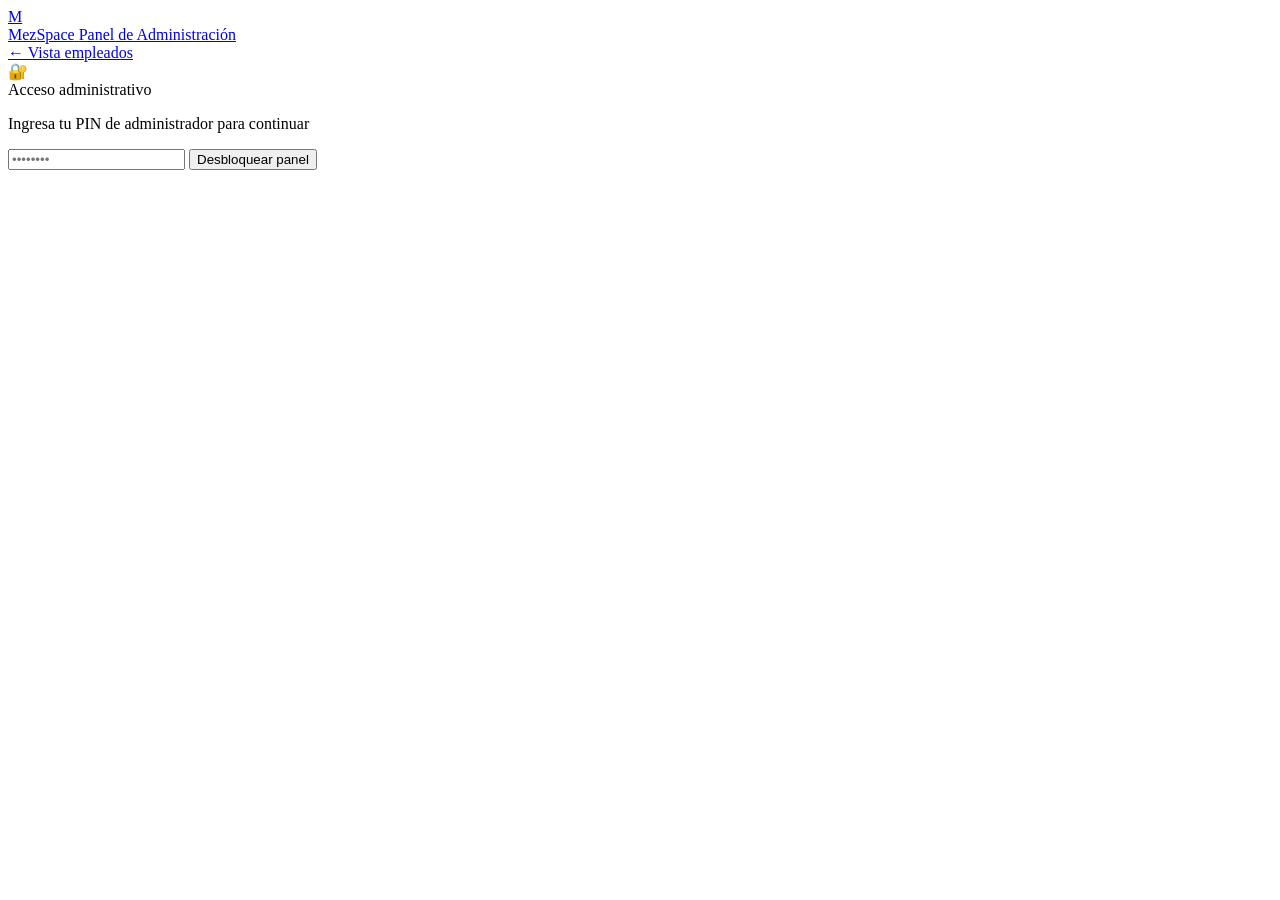
==== admin.html @ 0b91c1b2 "Add files via upload" ====
<!DOCTYPE html>
<html lang="es">
<head>
  <meta charset="UTF-8">
  <meta name="viewport" content="width=device-width, initial-scale=1.0">
  <title>MezSpace Admin — Panel de Administración</title>
  <link rel="stylesheet" href="assets/style.css">
  <link rel="icon" type="image/svg+xml" href="data:image/svg+xml,%3Csvg xmlns='http://www.w3.org/2000/svg' viewBox='0 0 32 32'%3E%3Crect width='32' height='32' rx='7' fill='%230C2340'/%3E%3Ctext x='50%25' y='56%25' dominant-baseline='middle' text-anchor='middle' fill='%23E87020' font-weight='900' font-size='18' font-family='system-ui'%3EM%3C/text%3E%3C/svg%3E">
</head>
<body>

<!-- ── Header ──────────────────────────────────────── -->
<header class="header">
  <a href="index.html" class="logo">
    <div class="logo-mark">M</div>
    <div class="logo-text">
      <span class="logo-name">MezSpace</span>
      <span class="logo-sub">Panel de Administración</span>
    </div>
  </a>
  <div>
    <a href="index.html" class="btn-ghost">← Vista empleados</a>
  </div>
</header>

<!-- ── PIN Overlay ─────────────────────────────────── -->
<div id="pinOverlay">
  <div class="pin-overlay">
    <div class="pin-card">
      <div class="pin-icon">🔐</div>
      <div class="pin-title">Acceso administrativo</div>
      <p class="pin-hint">Ingresa tu PIN de administrador para continuar</p>
      <input type="password" id="pinInput" class="pin-input"
        placeholder="••••••••" autocomplete="off" maxlength="20">
      <button class="btn-unlock" onclick="checkPin()">Desbloquear panel</button>
      <p class="pin-err" id="pinErr"></p>
    </div>
  </div>
</div>

<!-- ── Admin Dashboard ─────────────────────────────── -->
<div id="adminContent" style="display:none;">
  <div class="admin-body">
    <div class="admin-main">

      <!-- Page title -->
      <div style="margin-bottom:20px">
        <h1 style="font-size:20px;font-weight:900;color:var(--navy)">Panel de Administración</h1>
        <p style="font-size:13px;color:var(--gray-400);margin-top:3px">
          Gestión completa de reservas · Meztal
        </p>
      </div>

      <!-- Stats Row -->
      <div class="stats-row">
        <div class="stat-card accent-o">
          <div class="stat-v" id="sToday">0</div>
          <div class="stat-l">Escritorios reservados hoy</div>
        </div>
        <div class="stat-card accent-b">
          <div class="stat-v" id="sWeek">0</div>
          <div class="stat-l">Reservas esta semana</div>
        </div>
        <div class="stat-card">
          <div class="stat-v" id="sUsers">0</div>
          <div class="stat-l">Usuarios únicos</div>
        </div>
        <div class="stat-card">
          <div class="stat-v" id="sTotal">0</div>
          <div class="stat-l">Total de reservas</div>
        </div>
      </div>

      <!-- Bookings Table -->
      <div class="tbl-card">
        <div class="tbl-toolbar">
          <div class="tbl-title">Todas las reservas</div>
          <div class="tbl-filters">
            <input type="text" id="filterSearch" class="f-search"
              placeholder="🔍  Buscar por nombre, correo o escritorio…">
            <input type="date" id="filterDate" class="f-date" title="Filtrar por fecha">
            <button class="btn-clear" id="btnClear">Limpiar</button>
          </div>
        </div>

        <div class="tbl-scroll">
          <table class="admin-tbl">
            <thead>
              <tr>
                <th>Escritorio</th>
                <th>Nombre</th>
                <th>Correo electrónico</th>
                <th>Fecha</th>
                <th>Acción</th>
              </tr>
            </thead>
            <tbody id="adminTbody">
              <tr>
                <td colspan="5" class="tbl-empty">Cargando reservas…</td>
              </tr>
            </tbody>
          </table>
        </div>
      </div>

      <!-- Info box -->
      <div style="margin-top:20px;padding:14px 18px;background:var(--blue-light);border-radius:var(--r);border-left:3px solid var(--blue)">
        <p style="font-size:12.5px;color:var(--blue);font-weight:700;margin-bottom:4px">
          Información del sistema
        </p>
        <p style="font-size:12px;color:var(--gray-600);line-height:1.6">
          Los datos se almacenan localmente en el navegador (localStorage).
          Para migrar a una base de datos en la nube, contacta al equipo de desarrollo.<br>
          PIN por defecto: <strong>meztal2024</strong> — cámbialo en <code>assets/app.js</code> línea 1.
        </p>
      </div>

    </div>
  </div>
</div>

<!-- Toast zone -->
<div class="toast-zone" id="toastZone"></div>

<script src="assets/app.js"></script>
</body>
</html>
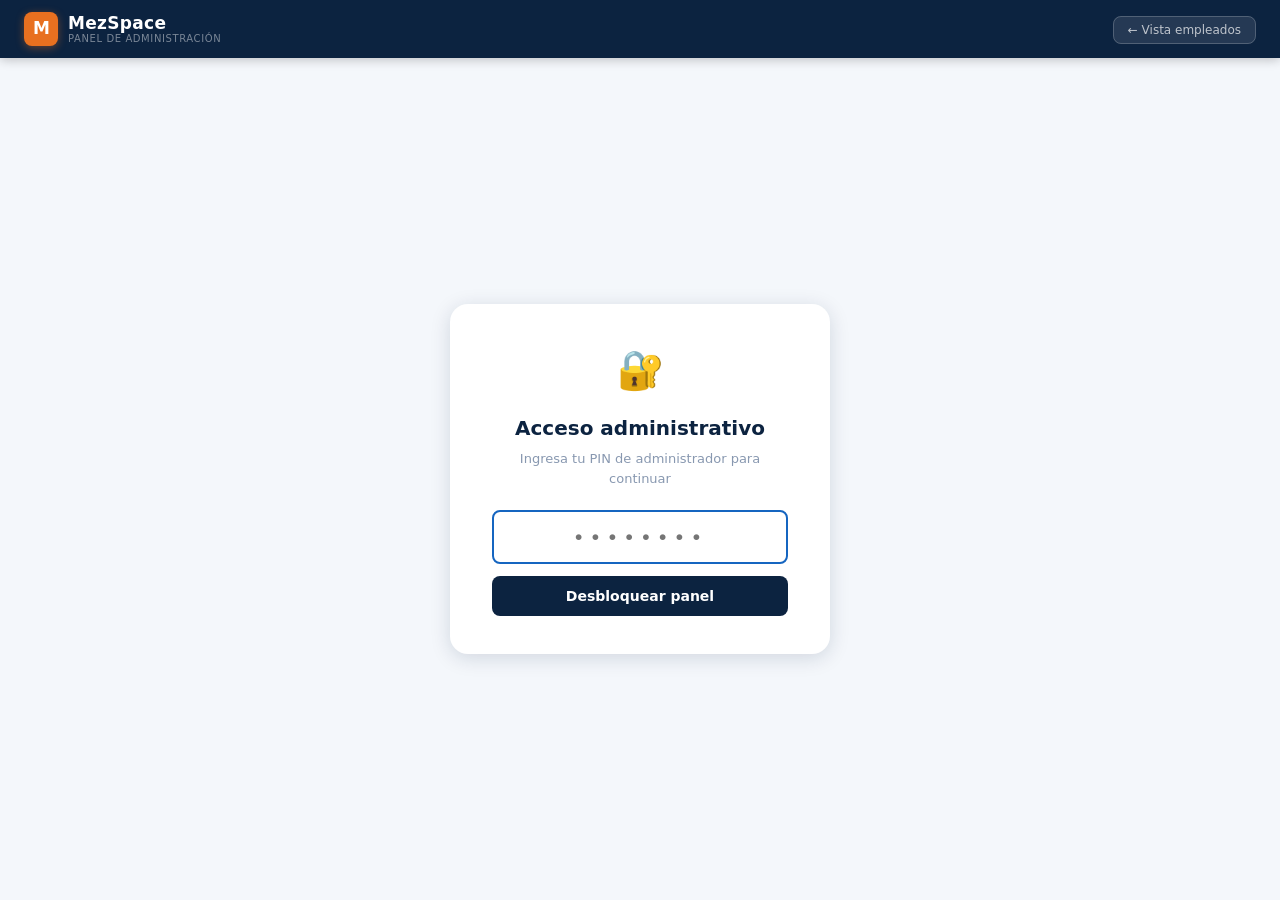
==== commit 847d9126: "Add files via upload" ====
--- a/admin.html
+++ b/admin.html
@@ -4,7 +4,7 @@
   <meta charset="UTF-8">
   <meta name="viewport" content="width=device-width, initial-scale=1.0">
   <title>MezSpace Admin — Panel de Administración</title>
-  <link rel="stylesheet" href="assets/style.css">
+  <link rel="stylesheet" href="style.css">
   <link rel="icon" type="image/svg+xml" href="data:image/svg+xml,%3Csvg xmlns='http://www.w3.org/2000/svg' viewBox='0 0 32 32'%3E%3Crect width='32' height='32' rx='7' fill='%230C2340'/%3E%3Ctext x='50%25' y='56%25' dominant-baseline='middle' text-anchor='middle' fill='%23E87020' font-weight='900' font-size='18' font-family='system-ui'%3EM%3C/text%3E%3C/svg%3E">
 </head>
 <body>
@@ -111,7 +111,7 @@
         <p style="font-size:12px;color:var(--gray-600);line-height:1.6">
           Los datos se almacenan localmente en el navegador (localStorage).
           Para migrar a una base de datos en la nube, contacta al equipo de desarrollo.<br>
-          PIN por defecto: <strong>meztal2024</strong> — cámbialo en <code>assets/app.js</code> línea 1.
+          PIN por defecto: <strong>meztal2024</strong> — cámbialo en <code>app.js</code> línea 1.
         </p>
       </div>
 
@@ -122,6 +122,6 @@
 <!-- Toast zone -->
 <div class="toast-zone" id="toastZone"></div>
 
-<script src="assets/app.js"></script>
+<script src="app.js"></script>
 </body>
 </html>
--- a/style.css
+++ b/style.css
@@ -0,0 +1,632 @@
+/* ============================================================
+   MezSpace — Sistema de Reserva de Escritorios
+   Meztal  |  assets/style.css
+   ============================================================ */
+
+:root {
+  --navy:          #0C2340;
+  --navy-mid:      #163559;
+  --blue:          #1565C0;
+  --blue-mid:      #1976D2;
+  --blue-light:    #E3F2FD;
+  --blue-hover:    #BBDEFB;
+  --orange:        #E87020;
+  --orange-mid:    #F5A623;
+  --orange-light:  #FFF3E0;
+  --orange-dark:   #BF5010;
+
+  --white:         #FFFFFF;
+  --bg:            #F4F7FB;
+  --gray-50:       #F8FAFC;
+  --gray-100:      #EEF2F7;
+  --gray-200:      #DDE3EE;
+  --gray-300:      #BCC8DA;
+  --gray-400:      #8898B0;
+  --gray-600:      #4A5E78;
+  --gray-800:      #1C2B3D;
+
+  --desk-avail-bg: #FFFFFF;
+  --desk-avail-br: #C8D4E3;
+  --desk-occ-bg:   #FFF3E0;
+  --desk-occ-br:   #E87020;
+  --desk-sel-bg:   #E3F2FD;
+  --desk-sel-br:   #1565C0;
+  --desk-mine-bg:  #E8F5E9;
+  --desk-mine-br:  #2E7D32;
+  --desk-adm-bg:   #F4F7FB;
+  --desk-adm-br:   #DDE3EE;
+
+  --font:    -apple-system, 'Segoe UI', system-ui, Arial, sans-serif;
+  --r-sm:    4px;
+  --r:       8px;
+  --r-lg:    12px;
+  --r-xl:    18px;
+  --sh-sm:   0 1px 4px rgba(12,35,64,.07);
+  --sh:      0 2px 10px rgba(12,35,64,.11);
+  --sh-lg:   0 4px 20px rgba(12,35,64,.15);
+}
+
+*, *::before, *::after { box-sizing: border-box; margin: 0; padding: 0; }
+html { font-size: 16px; }
+body {
+  font-family: var(--font);
+  background: var(--bg);
+  color: var(--gray-800);
+  line-height: 1.5;
+  display: flex;
+  flex-direction: column;
+  min-height: 100vh;
+  overflow-x: hidden;
+}
+a { color: var(--blue); text-decoration: none; }
+button { cursor: pointer; font-family: var(--font); }
+input  { font-family: var(--font); }
+
+/* ── Header ─────────────────────────────────────────────── */
+.header {
+  background: var(--navy);
+  padding: 0 24px;
+  height: 58px;
+  display: flex;
+  align-items: center;
+  justify-content: space-between;
+  box-shadow: 0 2px 10px rgba(0,0,0,.22);
+  flex-shrink: 0;
+  z-index: 200;
+}
+.logo { display: flex; align-items: center; gap: 10px; }
+.logo-mark {
+  width: 34px; height: 34px;
+  background: var(--orange);
+  border-radius: 8px;
+  display: flex; align-items: center; justify-content: center;
+  font-size: 17px; font-weight: 900; color: #fff;
+  letter-spacing: -1px;
+  box-shadow: 0 2px 8px rgba(232,112,32,.4);
+}
+.logo-name    { font-size: 17px; font-weight: 800; color: #fff; letter-spacing: .3px; }
+.logo-sub     { font-size: 10px; color: rgba(255,255,255,.45); letter-spacing: .6px; text-transform: uppercase; }
+.logo-text    { display: flex; flex-direction: column; line-height: 1.1; }
+.btn-ghost {
+  background: rgba(255,255,255,.1);
+  border: 1px solid rgba(255,255,255,.2);
+  color: rgba(255,255,255,.7);
+  padding: 6px 14px;
+  border-radius: var(--r);
+  font-size: 12px;
+  transition: all .15s;
+}
+.btn-ghost:hover { background: rgba(255,255,255,.18); color: #fff; }
+
+/* ── Week Bar ────────────────────────────────────────────── */
+.week-bar {
+  background: #fff;
+  border-bottom: 1px solid var(--gray-200);
+  padding: 10px 24px;
+  display: flex;
+  align-items: center;
+  gap: 8px;
+  flex-shrink: 0;
+  overflow-x: auto;
+  scrollbar-width: none;
+}
+.week-bar::-webkit-scrollbar { display: none; }
+.wk-nav {
+  background: none;
+  border: 1px solid var(--gray-200);
+  border-radius: var(--r-sm);
+  width: 30px; height: 30px;
+  display: flex; align-items: center; justify-content: center;
+  color: var(--gray-400);
+  font-size: 15px;
+  flex-shrink: 0;
+  transition: all .12s;
+}
+.wk-nav:hover:not(:disabled) { background: var(--gray-100); border-color: var(--gray-300); color: var(--gray-600); }
+.wk-nav:disabled { opacity: .3; cursor: default; }
+.wk-label {
+  font-size: 12px; font-weight: 700;
+  color: var(--navy);
+  min-width: 140px; text-align: center;
+  flex-shrink: 0;
+}
+.day-strip { display: flex; gap: 5px; flex-shrink: 0; }
+.day-chip {
+  display: flex; flex-direction: column; align-items: center;
+  padding: 6px 11px; min-width: 50px;
+  border-radius: var(--r);
+  border: 1.5px solid var(--gray-200);
+  background: #fff;
+  cursor: pointer;
+  transition: all .12s;
+}
+.day-chip:hover:not(.locked) { background: var(--gray-100); border-color: var(--gray-300); }
+.day-chip.active    { background: var(--blue); border-color: var(--blue); }
+.day-chip.active .dn, .day-chip.active .dd { color: #fff; }
+.day-chip.today:not(.active) { border-color: var(--orange); }
+.day-chip.today:not(.active) .dd { color: var(--orange); font-weight: 800; }
+.day-chip.locked    { opacity: .38; cursor: not-allowed; background: var(--gray-100); }
+.day-chip.past:not(.active) { opacity: .45; }
+.dn  { font-size: 9px; font-weight: 700; text-transform: uppercase; letter-spacing: .6px; color: var(--gray-400); }
+.dd  { font-size: 17px; font-weight: 700; color: var(--navy); line-height: 1.1; }
+.dot { width: 5px; height: 5px; border-radius: 50%; margin-top: 2px; background: transparent; }
+.day-chip.has-bk .dot { background: var(--orange); }
+
+/* ── Page Layout ─────────────────────────────────────────── */
+.main {
+  display: flex;
+  flex: 1;
+  overflow: hidden;
+}
+.floor-panel {
+  flex: 1;
+  overflow: auto;
+  padding: 18px 22px;
+}
+.side-panel {
+  width: 296px;
+  flex-shrink: 0;
+  border-left: 1px solid var(--gray-200);
+  background: #fff;
+  display: flex;
+  flex-direction: column;
+  overflow-y: auto;
+}
+
+/* ── Legend ──────────────────────────────────────────────── */
+.legend {
+  display: flex;
+  align-items: center;
+  gap: 16px;
+  flex-wrap: wrap;
+  background: #fff;
+  border: 1px solid var(--gray-200);
+  border-radius: var(--r);
+  padding: 10px 16px;
+  margin-bottom: 14px;
+  box-shadow: var(--sh-sm);
+}
+.legend-lbl { font-size: 10px; font-weight: 800; text-transform: uppercase; letter-spacing: .7px; color: var(--gray-400); flex-shrink: 0; }
+.leg-item   { display: flex; align-items: center; gap: 6px; font-size: 11.5px; color: var(--gray-600); }
+.leg-box    { width: 22px; height: 18px; border-radius: 3px; border: 1.5px solid; flex-shrink: 0; display: flex; align-items: center; justify-content: center; }
+.leg-box.av { background: var(--desk-avail-bg); border-color: var(--desk-avail-br); }
+.leg-box.oc { background: var(--desk-occ-bg);   border-color: var(--desk-occ-br); }
+.leg-box.sl { background: var(--desk-sel-bg);    border-color: var(--desk-sel-br); }
+.leg-box.mn { background: var(--desk-mine-bg);   border-color: var(--desk-mine-br); }
+.leg-box.ad { background: var(--desk-adm-bg);    border-color: var(--desk-adm-br); opacity:.65; }
+
+/* ── Floor Plan ──────────────────────────────────────────── */
+.floor-plan {
+  display: flex;
+  gap: 28px;
+  width: fit-content;
+}
+.floor-left  { display: flex; flex-direction: column; gap: 18px; }
+.floor-right {
+  display: flex;
+  flex-direction: column;
+  gap: 14px;
+  background: var(--gray-100);
+  border: 1.5px dashed var(--gray-300);
+  border-radius: var(--r-lg);
+  padding: 14px 16px;
+  min-width: 175px;
+  align-self: flex-start;
+  margin-top: 4px;
+}
+.adm-zone-lbl {
+  font-size: 9px; font-weight: 800; text-transform: uppercase;
+  letter-spacing: .8px; color: var(--gray-400);
+  text-align: center;
+  padding-bottom: 8px;
+  border-bottom: 1px solid var(--gray-200);
+}
+.floor-top {
+  display: flex;
+  gap: 12px;
+}
+.mock-room {
+  background: var(--gray-100);
+  border: 1.5px solid var(--gray-200);
+  border-radius: var(--r-lg);
+  padding: 14px 16px;
+  display: flex; flex-direction: column; align-items: center; justify-content: center;
+  opacity: .55;
+  min-width: 100px;
+}
+.mock-room-circle {
+  width: 46px; height: 46px;
+  border-radius: 50%;
+  border: 2px solid var(--gray-300);
+  display: flex; align-items: center; justify-content: center;
+  margin-bottom: 6px;
+  font-size: 16px;
+}
+.mock-room-lbl { font-size: 8.5px; font-weight: 700; text-transform: uppercase; letter-spacing: .6px; color: var(--gray-400); text-align: center; }
+
+/* ── Desk Sections ───────────────────────────────────────── */
+.sec-wrap { display: flex; align-items: flex-start; gap: 5px; }
+.sec-label {
+  font-size: 8.5px; font-weight: 800;
+  text-transform: uppercase; letter-spacing: .7px;
+  color: var(--blue);
+  writing-mode: vertical-rl;
+  transform: rotate(180deg);
+  white-space: nowrap;
+  flex-shrink: 0;
+  padding: 4px 0;
+  align-self: center;
+}
+.sec-body  { display: flex; align-items: flex-start; gap: 7px; }
+.sec-screen {
+  width: 26px; flex-shrink: 0;
+  display: flex; flex-direction: column;
+  align-items: center; justify-content: center;
+  gap: 3px; align-self: center;
+}
+.sec-screen-box {
+  width: 22px; height: 54px;
+  background: var(--gray-200);
+  border: 1.5px solid var(--gray-300);
+  border-radius: 3px;
+  display: flex; align-items: center; justify-content: center;
+  font-size: 10px;
+}
+.desk-grid {
+  display: grid;
+  gap: 5px;
+}
+.g5 { grid-template-columns: repeat(5, 50px); }
+.g4 { grid-template-columns: repeat(4, 50px); }
+.g2 { grid-template-columns: repeat(2, 44px); }
+.g1 { grid-template-columns: 50px; }
+
+/* ── Individual Desk ─────────────────────────────────────── */
+.desk {
+  width: 50px; height: 44px;
+  border: 1.5px solid var(--desk-avail-br);
+  border-radius: var(--r-sm);
+  background: var(--desk-avail-bg);
+  cursor: pointer;
+  display: flex; flex-direction: column;
+  align-items: center; justify-content: center;
+  gap: 2px;
+  transition: all .13s ease;
+  position: relative;
+  user-select: none;
+}
+.desk:hover:not(.occupied):not(.admin-only) {
+  background: var(--gray-100);
+  border-color: var(--gray-300);
+  box-shadow: 0 3px 10px rgba(12,35,64,.14);
+  transform: translateY(-1px);
+}
+.desk svg         { width: 17px; height: 17px; color: var(--gray-400); }
+.desk-id          { font-size: 7px; font-weight: 700; color: var(--gray-400); letter-spacing: .2px; }
+
+.desk.occupied    { background: var(--desk-occ-bg); border-color: var(--desk-occ-br); cursor: default; }
+.desk.occupied svg{ color: var(--orange); }
+.desk.occupied .desk-id { color: var(--orange); }
+
+.desk.selected    { background: var(--desk-sel-bg); border-color: var(--desk-sel-br); border-width: 2px; }
+.desk.selected svg{ color: var(--blue); }
+.desk.selected .desk-id { color: var(--blue); }
+.desk.selected:hover { transform: none; }
+
+.desk.mine        { background: var(--desk-mine-bg); border-color: var(--desk-mine-br); }
+.desk.mine svg    { color: #2E7D32; }
+.desk.mine .desk-id { color: #2E7D32; }
+
+.desk.admin-only  { background: var(--desk-adm-bg); border-color: var(--desk-adm-br); cursor: default; opacity: .6; }
+.desk.admin-only:hover { transform: none; box-shadow: none; background: var(--desk-adm-bg); }
+.desk.admin-only svg { width: 13px; height: 13px; }
+
+.desk.locked-date { opacity: .45; cursor: default; }
+.desk.locked-date:hover { transform: none; box-shadow: none; background: var(--desk-avail-bg); }
+
+/* Tooltip */
+.desk-tip {
+  position: absolute;
+  bottom: calc(100% + 7px);
+  left: 50%;
+  transform: translateX(-50%);
+  background: var(--navy);
+  color: #fff;
+  font-size: 11px;
+  line-height: 1.35;
+  padding: 5px 9px;
+  border-radius: var(--r-sm);
+  white-space: nowrap;
+  pointer-events: none;
+  opacity: 0;
+  transition: opacity .15s;
+  z-index: 50;
+}
+.desk-tip::after {
+  content: '';
+  position: absolute;
+  top: 100%; left: 50%;
+  transform: translateX(-50%);
+  border: 4px solid transparent;
+  border-top-color: var(--navy);
+}
+.desk:hover .desk-tip { opacity: 1; }
+
+/* Admin section right-side */
+.adm-sec-lbl {
+  font-size: 8px; font-weight: 700; text-transform: uppercase;
+  letter-spacing: .5px; color: var(--gray-400);
+  margin-bottom: 4px;
+}
+
+/* ── Side Panel ──────────────────────────────────────────── */
+.panel-head  { padding: 16px 18px 12px; border-bottom: 1px solid var(--gray-200); }
+.panel-title { font-size: 14px; font-weight: 800; color: var(--navy); }
+.panel-sub   { font-size: 11.5px; color: var(--gray-400); margin-top: 1px; }
+.panel-body  { padding: 14px 18px; flex: 1; }
+.p-section   { margin-bottom: 16px; }
+.p-sec-title {
+  font-size: 10px; font-weight: 800; text-transform: uppercase;
+  letter-spacing: .7px; color: var(--gray-400);
+  margin-bottom: 9px;
+}
+.form-group  { margin-bottom: 11px; }
+.f-label     { display: block; font-size: 12px; font-weight: 700; color: var(--gray-600); margin-bottom: 4px; }
+.f-input {
+  width: 100%;
+  padding: 9px 12px;
+  border: 1.5px solid var(--gray-200);
+  border-radius: var(--r);
+  font-size: 13px;
+  color: var(--gray-800);
+  background: #fff;
+  outline: none;
+  transition: border-color .12s;
+}
+.f-input:focus { border-color: var(--blue); box-shadow: 0 0 0 3px rgba(21,101,192,.1); }
+
+/* Selected list */
+.sel-list { display: flex; flex-direction: column; gap: 4px; min-height: 44px; }
+.sel-item {
+  display: flex; align-items: center; justify-content: space-between;
+  padding: 5px 9px;
+  background: var(--blue-light);
+  border-radius: var(--r-sm);
+  font-size: 12px;
+}
+.sel-item-id { font-weight: 700; color: var(--blue); }
+.btn-rm {
+  background: none; border: none;
+  color: var(--gray-400);
+  font-size: 13px; line-height: 1; padding: 0 2px;
+  cursor: pointer;
+}
+.btn-rm:hover { color: var(--orange); }
+.sel-empty {
+  display: flex; align-items: center; justify-content: center;
+  text-align: center;
+  height: 50px;
+  border: 1.5px dashed var(--gray-200);
+  border-radius: var(--r);
+  font-size: 11.5px; color: var(--gray-400);
+  line-height: 1.5;
+}
+
+/* Confirm btn */
+.btn-confirm {
+  width: 100%; padding: 11px;
+  background: var(--orange);
+  color: #fff; border: none;
+  border-radius: var(--r);
+  font-size: 13.5px; font-weight: 800;
+  cursor: pointer;
+  display: flex; align-items: center; justify-content: center; gap: 7px;
+  transition: all .13s;
+  box-shadow: 0 2px 8px rgba(232,112,32,.3);
+}
+.btn-confirm:hover { background: var(--orange-dark); transform: translateY(-1px); box-shadow: 0 4px 14px rgba(232,112,32,.35); }
+.btn-confirm:disabled { background: var(--gray-300); cursor: not-allowed; transform: none; box-shadow: none; }
+.panel-foot  { padding: 12px 18px; border-top: 1px solid var(--gray-200); }
+
+/* My bookings */
+.my-bk-zone {
+  padding: 12px 18px;
+  background: var(--gray-50);
+  border-top: 1px solid var(--gray-200);
+  flex-shrink: 0;
+}
+.my-bk-title { font-size: 10px; font-weight: 800; text-transform: uppercase; letter-spacing: .7px; color: var(--gray-400); margin-bottom: 8px; }
+.my-bk-list  { display: flex; flex-direction: column; gap: 5px; }
+.my-bk-item {
+  display: flex; align-items: center; justify-content: space-between;
+  padding: 6px 10px;
+  background: #fff; border: 1px solid var(--gray-200);
+  border-radius: var(--r-sm); font-size: 11.5px;
+}
+.bk-desk  { font-weight: 700; color: var(--navy); }
+.bk-date  { color: var(--gray-400); font-size: 10.5px; }
+.btn-bk-cancel {
+  background: none; border: none; cursor: pointer;
+  color: var(--gray-300); font-size: 11px; padding: 1px 5px;
+  border-radius: 4px;
+}
+.btn-bk-cancel:hover { background: #FEECEC; color: #C53030; }
+.bk-empty { font-size: 11px; color: var(--gray-400); text-align: center; padding: 6px 0; }
+
+/* Date tag */
+.date-tag {
+  display: inline-flex; align-items: center;
+  background: var(--blue-light);
+  color: var(--blue);
+  font-size: 13px; font-weight: 700;
+  padding: 5px 14px;
+  border-radius: 20px;
+  margin-bottom: 12px;
+}
+
+/* ── Toast ───────────────────────────────────────────────── */
+.toast-zone {
+  position: fixed; bottom: 22px; right: 22px;
+  z-index: 1000;
+  display: flex; flex-direction: column; gap: 7px;
+  pointer-events: none;
+}
+.toast {
+  padding: 11px 18px;
+  border-radius: var(--r);
+  box-shadow: var(--sh-lg);
+  font-size: 13px; font-weight: 600;
+  max-width: 320px;
+  animation: tIn .2s ease;
+  pointer-events: all;
+}
+.toast.ok   { background: #1B5E20; color: #fff; }
+.toast.err  { background: #B71C1C; color: #fff; }
+.toast.info { background: var(--navy); color: #fff; }
+@keyframes tIn { from { transform: translateX(80px); opacity: 0; } to { transform: none; opacity: 1; } }
+
+/* ── Admin ───────────────────────────────────────────────── */
+.admin-body { flex: 1; overflow-y: auto; }
+.admin-main { max-width: 1140px; margin: 0 auto; padding: 26px 24px; }
+
+/* PIN overlay */
+.pin-overlay {
+  min-height: calc(100vh - 58px);
+  display: flex; align-items: center; justify-content: center;
+  padding: 24px;
+}
+.pin-card {
+  background: #fff;
+  border-radius: var(--r-xl);
+  padding: 38px 42px;
+  max-width: 380px; width: 100%;
+  box-shadow: var(--sh-lg);
+  text-align: center;
+}
+.pin-icon  { font-size: 38px; margin-bottom: 14px; }
+.pin-title { font-size: 20px; font-weight: 800; color: var(--navy); margin-bottom: 6px; }
+.pin-hint  { font-size: 13px; color: var(--gray-400); margin-bottom: 22px; }
+.pin-input {
+  width: 100%; padding: 13px 16px;
+  border: 2px solid var(--gray-200); border-radius: var(--r);
+  font-size: 20px; text-align: center; letter-spacing: 5px;
+  outline: none; margin-bottom: 12px;
+  transition: border-color .12s;
+}
+.pin-input:focus { border-color: var(--blue); }
+.btn-unlock {
+  width: 100%; padding: 12px;
+  background: var(--navy); color: #fff;
+  border: none; border-radius: var(--r);
+  font-size: 14px; font-weight: 700;
+  cursor: pointer; transition: background .12s;
+}
+.btn-unlock:hover { background: var(--navy-mid); }
+.pin-err { color: #C62828; font-size: 12px; margin-top: 8px; display: none; }
+
+/* Admin stats */
+.stats-row {
+  display: grid;
+  grid-template-columns: repeat(4, 1fr);
+  gap: 14px;
+  margin-bottom: 22px;
+}
+.stat-card {
+  background: #fff;
+  border: 1px solid var(--gray-200);
+  border-radius: var(--r-lg);
+  padding: 18px 20px;
+  box-shadow: var(--sh-sm);
+}
+.stat-card.accent-o { border-top: 3px solid var(--orange); }
+.stat-card.accent-b { border-top: 3px solid var(--blue); }
+.stat-v { font-size: 30px; font-weight: 900; color: var(--navy); line-height: 1; }
+.stat-l { font-size: 11.5px; color: var(--gray-400); margin-top: 4px; }
+.stat-card.accent-o .stat-v { color: var(--orange); }
+.stat-card.accent-b .stat-v { color: var(--blue); }
+
+/* Admin table */
+.tbl-card {
+  background: #fff;
+  border: 1px solid var(--gray-200);
+  border-radius: var(--r-lg);
+  overflow: hidden;
+  box-shadow: var(--sh-sm);
+}
+.tbl-toolbar {
+  display: flex; align-items: center;
+  justify-content: space-between;
+  padding: 13px 18px;
+  border-bottom: 1px solid var(--gray-200);
+  flex-wrap: wrap; gap: 10px;
+}
+.tbl-title { font-size: 14px; font-weight: 800; color: var(--navy); }
+.tbl-filters { display: flex; gap: 8px; flex-wrap: wrap; }
+.f-search, .f-date {
+  padding: 7px 12px;
+  border: 1.5px solid var(--gray-200);
+  border-radius: var(--r);
+  font-size: 12px; color: var(--gray-800);
+  outline: none; background: #fff;
+  transition: border-color .12s;
+}
+.f-search:focus, .f-date:focus { border-color: var(--blue); }
+.f-search { min-width: 210px; }
+.btn-clear {
+  padding: 7px 13px;
+  border: 1.5px solid var(--gray-200);
+  border-radius: var(--r);
+  font-size: 12px; color: var(--gray-600);
+  background: none; cursor: pointer;
+}
+.btn-clear:hover { background: var(--gray-100); }
+.tbl-scroll { overflow-x: auto; max-height: 480px; overflow-y: auto; }
+.admin-tbl { width: 100%; border-collapse: collapse; }
+.admin-tbl th {
+  text-align: left; padding: 9px 16px;
+  font-size: 10.5px; font-weight: 800; text-transform: uppercase;
+  letter-spacing: .5px; color: var(--gray-400);
+  background: var(--gray-50);
+  border-bottom: 1px solid var(--gray-200);
+  position: sticky; top: 0; z-index: 1;
+}
+.admin-tbl td {
+  padding: 10px 16px;
+  font-size: 12.5px;
+  border-bottom: 1px solid var(--gray-100);
+  color: var(--gray-800);
+  max-width: 200px; overflow: hidden; text-overflow: ellipsis; white-space: nowrap;
+}
+.admin-tbl tr:last-child td { border-bottom: none; }
+.admin-tbl tbody tr:hover td { background: var(--gray-50); }
+.desk-pill {
+  display: inline-block;
+  padding: 2px 8px;
+  background: var(--blue-light);
+  color: var(--blue);
+  border-radius: 10px;
+  font-size: 11px; font-weight: 700;
+}
+.btn-row-cancel {
+  padding: 4px 11px;
+  background: none; border: 1px solid var(--gray-200);
+  border-radius: 6px; font-size: 11px; color: var(--gray-600);
+  cursor: pointer; transition: all .12s;
+}
+.btn-row-cancel:hover { background: #FEECEC; color: #C62828; border-color: #F9A8A8; }
+.tbl-empty { text-align: center; padding: 40px; color: var(--gray-400); font-size: 13px; }
+
+/* Admin floor view (mini) */
+.admin-floor-section { margin-top: 22px; }
+.admin-section-title { font-size: 14px; font-weight: 800; color: var(--navy); margin-bottom: 14px; }
+
+/* ── Responsive ──────────────────────────────────────────── */
+@media (max-width: 800px) {
+  .main { flex-direction: column; height: auto; }
+  .side-panel { width: 100%; border-left: none; border-top: 1px solid var(--gray-200); }
+  .floor-panel { padding: 14px 16px; }
+  .stats-row { grid-template-columns: repeat(2,1fr); }
+  .header { padding: 0 16px; }
+  .week-bar { padding: 10px 16px; }
+  .floor-plan { gap: 16px; }
+}
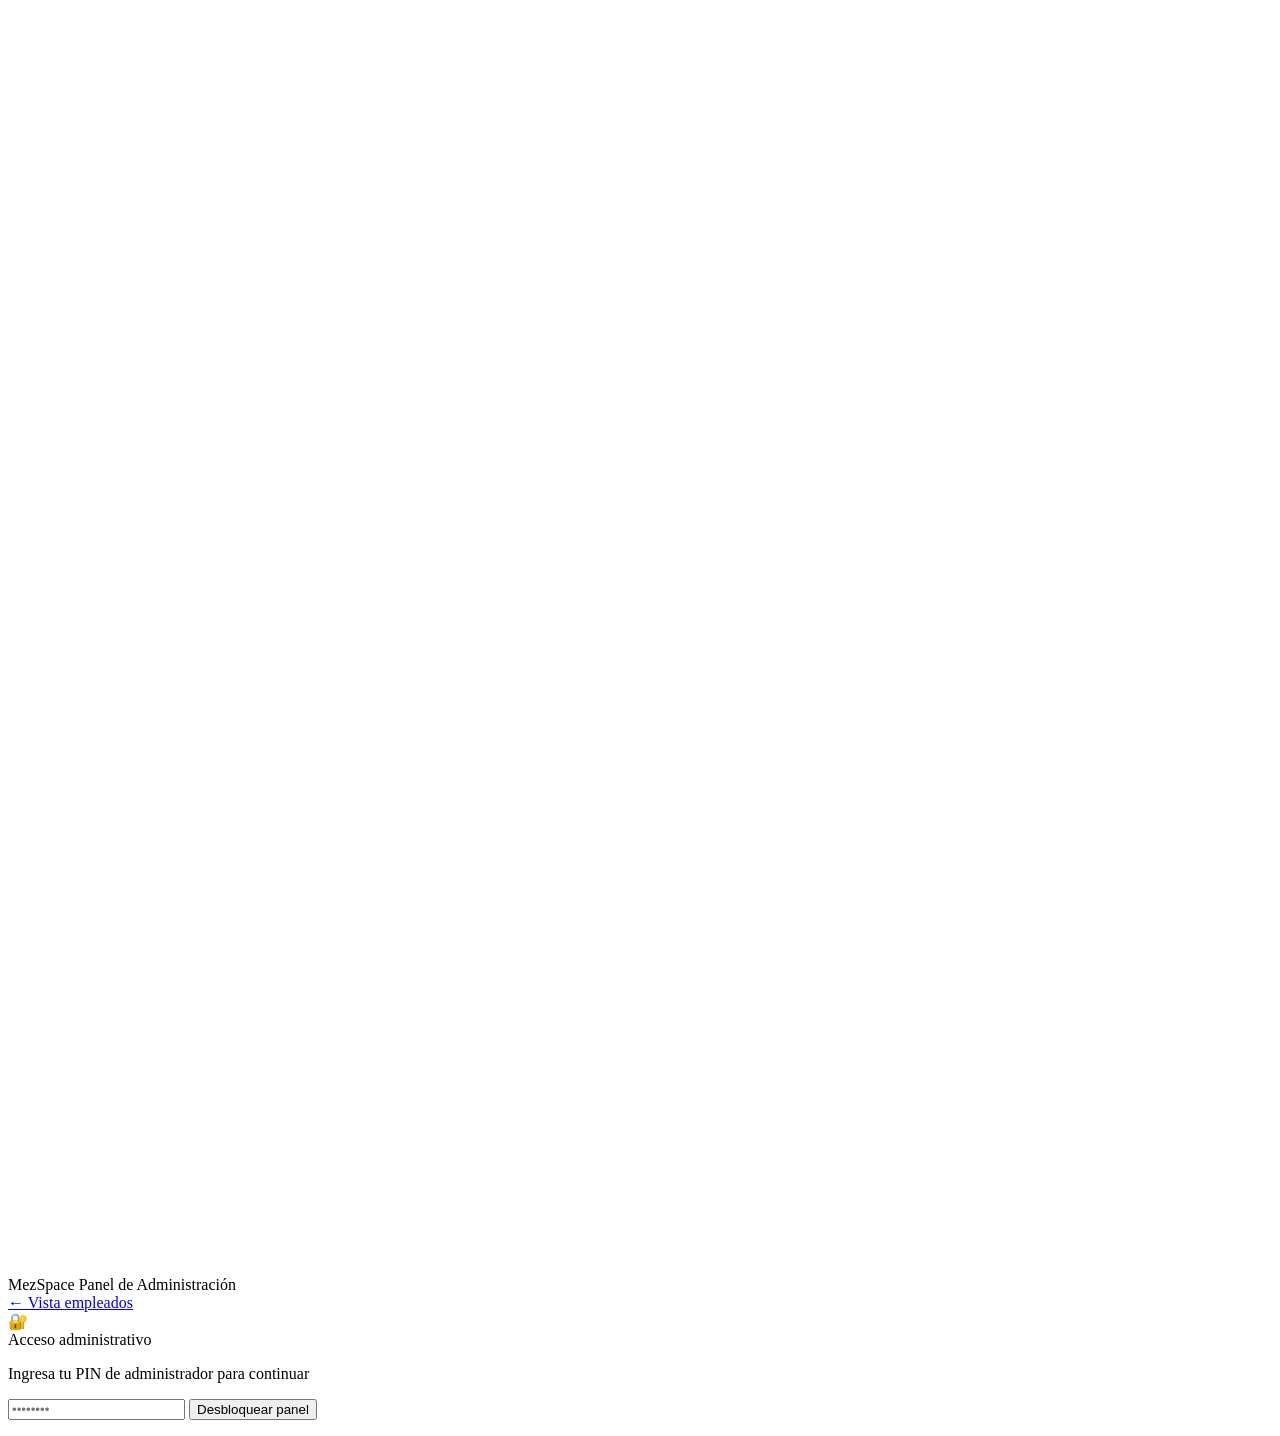
==== commit 0afd1a3e: "Add files via upload" ====
--- a/admin.html
+++ b/admin.html
@@ -5,25 +5,33 @@
   <meta name="viewport" content="width=device-width, initial-scale=1.0">
   <title>MezSpace Admin — Panel de Administración</title>
   <link rel="stylesheet" href="style.css">
-  <link rel="icon" type="image/svg+xml" href="data:image/svg+xml,%3Csvg xmlns='http://www.w3.org/2000/svg' viewBox='0 0 32 32'%3E%3Crect width='32' height='32' rx='7' fill='%230C2340'/%3E%3Ctext x='50%25' y='56%25' dominant-baseline='middle' text-anchor='middle' fill='%23E87020' font-weight='900' font-size='18' font-family='system-ui'%3EM%3C/text%3E%3C/svg%3E">
+  <link rel="icon" type="image/svg+xml" href="data:image/svg+xml,%3Csvg xmlns='http://www.w3.org/2000/svg' viewBox='0 0 32 32'%3E%3Crect width='32' height='32' rx='7' fill='%230C2340'/%3E%3Ccircle cx='16' cy='16' r='3' fill='%23E87020'/%3E%3Cpath d='M16 16 L14.8 13 L16 6 L17.2 13 Z' fill='%23E87020'/%3E%3Cpath d='M16 16 L14.8 13 L16 6 L17.2 13 Z' fill='%23E87020' transform='rotate(60 16 16)'/%3E%3Cpath d='M16 16 L14.8 13 L16 6 L17.2 13 Z' fill='%23E87020' transform='rotate(120 16 16)'/%3E%3Cpath d='M16 16 L14.8 13 L16 6 L17.2 13 Z' fill='%23E87020' transform='rotate(180 16 16)'/%3E%3Cpath d='M16 16 L14.8 13 L16 6 L17.2 13 Z' fill='%23E87020' transform='rotate(240 16 16)'/%3E%3Cpath d='M16 16 L14.8 13 L16 6 L17.2 13 Z' fill='%23E87020' transform='rotate(300 16 16)'/%3E%3C/svg%3E">
 </head>
 <body>
 
-<!-- ── Header ──────────────────────────────────────── -->
+<!-- ── Header ─────────────────────────────────────────────── -->
 <header class="header">
-  <a href="index.html" class="logo">
-    <div class="logo-mark">M</div>
+  <div class="logo">
+    <div class="logo-mark">
+      <svg viewBox="0 0 28 28" fill="none" xmlns="http://www.w3.org/2000/svg" aria-hidden="true">
+        <path d="M14 14 L12.6 10.5 L14 3.5 L15.4 10.5 Z" fill="white" opacity=".95"/>
+        <path d="M14 14 L12.6 10.5 L14 3.5 L15.4 10.5 Z" fill="white" opacity=".8"  transform="rotate(60 14 14)"/>
+        <path d="M14 14 L12.6 10.5 L14 3.5 L15.4 10.5 Z" fill="white" opacity=".65" transform="rotate(120 14 14)"/>
+        <path d="M14 14 L12.6 10.5 L14 3.5 L15.4 10.5 Z" fill="white" opacity=".95" transform="rotate(180 14 14)"/>
+        <path d="M14 14 L12.6 10.5 L14 3.5 L15.4 10.5 Z" fill="white" opacity=".8"  transform="rotate(240 14 14)"/>
+        <path d="M14 14 L12.6 10.5 L14 3.5 L15.4 10.5 Z" fill="white" opacity=".65" transform="rotate(300 14 14)"/>
+        <circle cx="14" cy="14" r="2.8" fill="white"/>
+      </svg>
+    </div>
     <div class="logo-text">
       <span class="logo-name">MezSpace</span>
       <span class="logo-sub">Panel de Administración</span>
     </div>
-  </a>
-  <div>
-    <a href="index.html" class="btn-ghost">← Vista empleados</a>
   </div>
+  <a href="index.html" class="btn-ghost">← Vista empleados</a>
 </header>
 
-<!-- ── PIN Overlay ─────────────────────────────────── -->
+<!-- ── PIN Overlay ────────────────────────────────────────── -->
 <div id="pinOverlay">
   <div class="pin-overlay">
     <div class="pin-card">
@@ -31,27 +39,24 @@
       <div class="pin-title">Acceso administrativo</div>
       <p class="pin-hint">Ingresa tu PIN de administrador para continuar</p>
       <input type="password" id="pinInput" class="pin-input"
-        placeholder="••••••••" autocomplete="off" maxlength="20">
+        placeholder="••••••••" autocomplete="off" maxlength="24">
       <button class="btn-unlock" onclick="checkPin()">Desbloquear panel</button>
       <p class="pin-err" id="pinErr"></p>
     </div>
   </div>
 </div>
 
-<!-- ── Admin Dashboard ─────────────────────────────── -->
+<!-- ── Admin Dashboard ────────────────────────────────────── -->
 <div id="adminContent" style="display:none;">
   <div class="admin-body">
     <div class="admin-main">
 
-      <!-- Page title -->
       <div style="margin-bottom:20px">
         <h1 style="font-size:20px;font-weight:900;color:var(--navy)">Panel de Administración</h1>
-        <p style="font-size:13px;color:var(--gray-400);margin-top:3px">
-          Gestión completa de reservas · Meztal
-        </p>
+        <p style="font-size:13px;color:var(--gray-400);margin-top:3px">Gestión completa de reservas · Meztal</p>
       </div>
 
-      <!-- Stats Row -->
+      <!-- Stats -->
       <div class="stats-row">
         <div class="stat-card accent-o">
           <div class="stat-v" id="sToday">0</div>
@@ -71,18 +76,17 @@
         </div>
       </div>
 
-      <!-- Bookings Table -->
+      <!-- Bookings table -->
       <div class="tbl-card">
         <div class="tbl-toolbar">
           <div class="tbl-title">Todas las reservas</div>
           <div class="tbl-filters">
-            <input type="text" id="filterSearch" class="f-search"
+            <input type="text"  id="filterSearch" class="f-search"
               placeholder="🔍  Buscar por nombre, correo o escritorio…">
-            <input type="date" id="filterDate" class="f-date" title="Filtrar por fecha">
+            <input type="date"  id="filterDate"   class="f-date" title="Filtrar por fecha">
             <button class="btn-clear" id="btnClear">Limpiar</button>
           </div>
         </div>
-
         <div class="tbl-scroll">
           <table class="admin-tbl">
             <thead>
@@ -95,23 +99,18 @@
               </tr>
             </thead>
             <tbody id="adminTbody">
-              <tr>
-                <td colspan="5" class="tbl-empty">Cargando reservas…</td>
-              </tr>
+              <tr><td colspan="5" class="tbl-empty">Cargando reservas…</td></tr>
             </tbody>
           </table>
         </div>
       </div>
 
-      <!-- Info box -->
+      <!-- Info -->
       <div style="margin-top:20px;padding:14px 18px;background:var(--blue-light);border-radius:var(--r);border-left:3px solid var(--blue)">
-        <p style="font-size:12.5px;color:var(--blue);font-weight:700;margin-bottom:4px">
-          Información del sistema
-        </p>
-        <p style="font-size:12px;color:var(--gray-600);line-height:1.6">
-          Los datos se almacenan localmente en el navegador (localStorage).
-          Para migrar a una base de datos en la nube, contacta al equipo de desarrollo.<br>
-          PIN por defecto: <strong>meztal2024</strong> — cámbialo en <code>app.js</code> línea 1.
+        <p style="font-size:12.5px;color:var(--blue);font-weight:700;margin-bottom:3px">Información del sistema</p>
+        <p style="font-size:12px;color:var(--gray-600);line-height:1.65">
+          Los datos se guardan en <code>localStorage</code> del navegador (por dispositivo).
+          PIN actual: <strong>meztal2024</strong> — cámbialo en la primera línea de <code>app.js</code>.
         </p>
       </div>
 
@@ -119,9 +118,7 @@
   </div>
 </div>
 
-<!-- Toast zone -->
 <div class="toast-zone" id="toastZone"></div>
-
 <script src="app.js"></script>
 </body>
 </html>
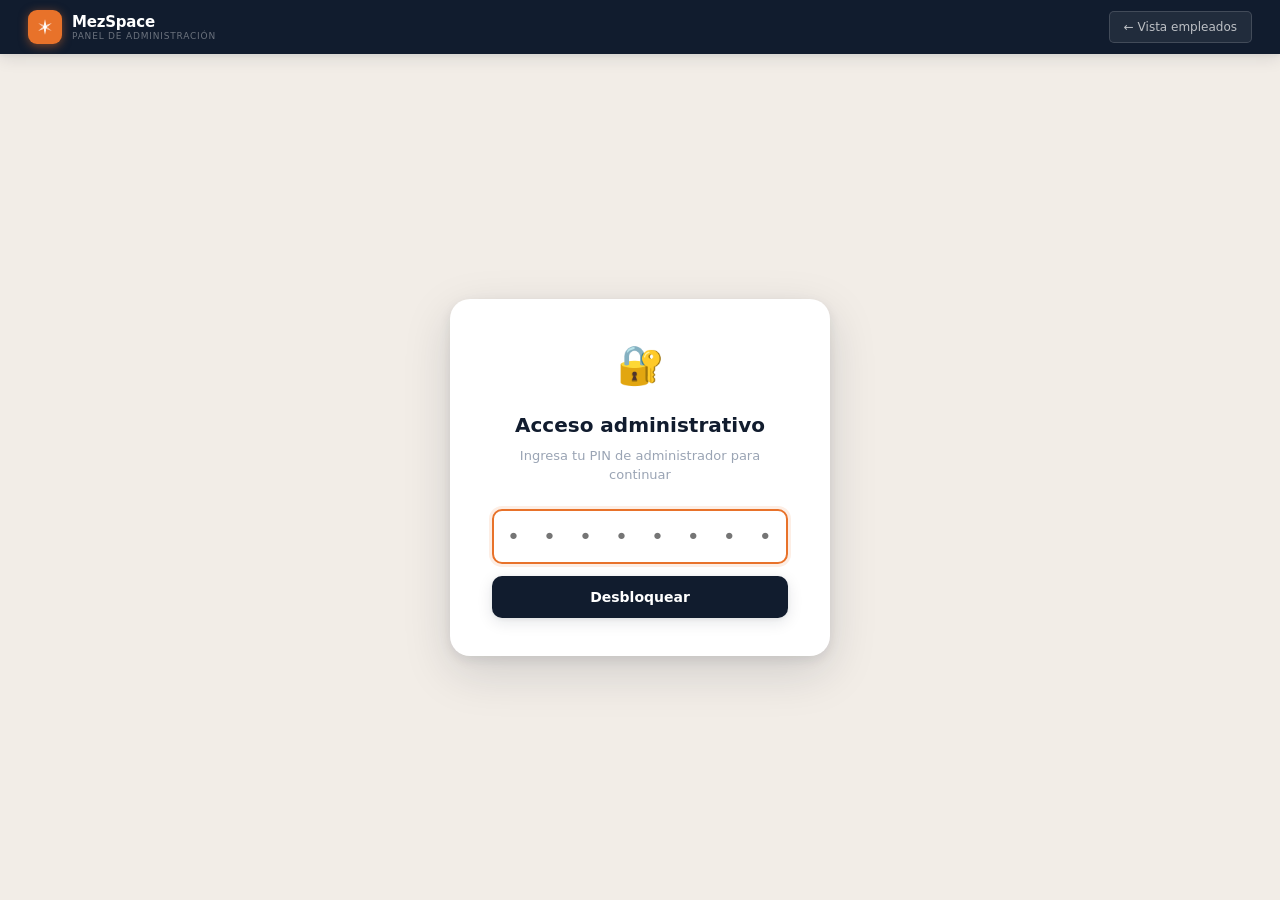
==== commit 6f6e7952: "Rename admin-2.html to admin.html" ====
--- a/admin.html
+++ b/admin.html
@@ -3,66 +3,65 @@
 <head>
   <meta charset="UTF-8">
   <meta name="viewport" content="width=device-width, initial-scale=1.0">
-  <title>MezSpace Admin — Panel de Administración</title>
+  <title>MezSpace Admin</title>
   <link rel="stylesheet" href="style.css">
-  <link rel="icon" type="image/svg+xml" href="data:image/svg+xml,%3Csvg xmlns='http://www.w3.org/2000/svg' viewBox='0 0 32 32'%3E%3Crect width='32' height='32' rx='7' fill='%230C2340'/%3E%3Ccircle cx='16' cy='16' r='3' fill='%23E87020'/%3E%3Cpath d='M16 16 L14.8 13 L16 6 L17.2 13 Z' fill='%23E87020'/%3E%3Cpath d='M16 16 L14.8 13 L16 6 L17.2 13 Z' fill='%23E87020' transform='rotate(60 16 16)'/%3E%3Cpath d='M16 16 L14.8 13 L16 6 L17.2 13 Z' fill='%23E87020' transform='rotate(120 16 16)'/%3E%3Cpath d='M16 16 L14.8 13 L16 6 L17.2 13 Z' fill='%23E87020' transform='rotate(180 16 16)'/%3E%3Cpath d='M16 16 L14.8 13 L16 6 L17.2 13 Z' fill='%23E87020' transform='rotate(240 16 16)'/%3E%3Cpath d='M16 16 L14.8 13 L16 6 L17.2 13 Z' fill='%23E87020' transform='rotate(300 16 16)'/%3E%3C/svg%3E">
+  <link rel="icon" type="image/svg+xml" href="data:image/svg+xml,%3Csvg xmlns='http://www.w3.org/2000/svg' viewBox='0 0 32 32'%3E%3Crect width='32' height='32' rx='7' fill='%23111C2E'/%3E%3Ccircle cx='16' cy='16' r='3.2' fill='%23E8722A'/%3E%3Cpath d='M16 16L14.4 11L16 3.5L17.6 11Z' fill='%23E8722A'/%3E%3Cpath d='M16 16L14.4 11L16 3.5L17.6 11Z' fill='%23E8722A' transform='rotate(60 16 16)'/%3E%3Cpath d='M16 16L14.4 11L16 3.5L17.6 11Z' fill='%23E8722A' transform='rotate(120 16 16)'/%3E%3Cpath d='M16 16L14.4 11L16 3.5L17.6 11Z' fill='%23E8722A' transform='rotate(180 16 16)'/%3E%3Cpath d='M16 16L14.4 11L16 3.5L17.6 11Z' fill='%23E8722A' transform='rotate(240 16 16)'/%3E%3Cpath d='M16 16L14.4 11L16 3.5L17.6 11Z' fill='%23E8722A' transform='rotate(300 16 16)'/%3E%3C/svg%3E">
 </head>
 <body>
 
-<!-- ── Header ─────────────────────────────────────────────── -->
+<!-- Header -->
 <header class="header">
   <div class="logo">
     <div class="logo-mark">
       <svg viewBox="0 0 28 28" fill="none" xmlns="http://www.w3.org/2000/svg" aria-hidden="true">
-        <path d="M14 14 L12.6 10.5 L14 3.5 L15.4 10.5 Z" fill="white" opacity=".95"/>
-        <path d="M14 14 L12.6 10.5 L14 3.5 L15.4 10.5 Z" fill="white" opacity=".8"  transform="rotate(60 14 14)"/>
-        <path d="M14 14 L12.6 10.5 L14 3.5 L15.4 10.5 Z" fill="white" opacity=".65" transform="rotate(120 14 14)"/>
-        <path d="M14 14 L12.6 10.5 L14 3.5 L15.4 10.5 Z" fill="white" opacity=".95" transform="rotate(180 14 14)"/>
-        <path d="M14 14 L12.6 10.5 L14 3.5 L15.4 10.5 Z" fill="white" opacity=".8"  transform="rotate(240 14 14)"/>
-        <path d="M14 14 L12.6 10.5 L14 3.5 L15.4 10.5 Z" fill="white" opacity=".65" transform="rotate(300 14 14)"/>
+        <path d="M14 14L12.5 10L14 3L15.5 10Z" fill="white" opacity=".95"/>
+        <path d="M14 14L12.5 10L14 3L15.5 10Z" fill="white" opacity=".75" transform="rotate(60 14 14)"/>
+        <path d="M14 14L12.5 10L14 3L15.5 10Z" fill="white" opacity=".55" transform="rotate(120 14 14)"/>
+        <path d="M14 14L12.5 10L14 3L15.5 10Z" fill="white" opacity=".95" transform="rotate(180 14 14)"/>
+        <path d="M14 14L12.5 10L14 3L15.5 10Z" fill="white" opacity=".75" transform="rotate(240 14 14)"/>
+        <path d="M14 14L12.5 10L14 3L15.5 10Z" fill="white" opacity=".55" transform="rotate(300 14 14)"/>
         <circle cx="14" cy="14" r="2.8" fill="white"/>
       </svg>
     </div>
     <div class="logo-text">
       <span class="logo-name">MezSpace</span>
-      <span class="logo-sub">Panel de Administración</span>
+      <span class="logo-sub">Panel de administración</span>
     </div>
   </div>
-  <a href="index.html" class="btn-ghost">← Vista empleados</a>
+  <div class="header-right">
+    <a href="index.html" class="btn-header">← Vista empleados</a>
+  </div>
 </header>
 
-<!-- ── PIN Overlay ────────────────────────────────────────── -->
-<div id="pinOverlay">
-  <div class="pin-overlay">
+<!-- PIN screen -->
+<div id="pinScreen">
+  <div class="pin-screen">
     <div class="pin-card">
       <div class="pin-icon">🔐</div>
       <div class="pin-title">Acceso administrativo</div>
       <p class="pin-hint">Ingresa tu PIN de administrador para continuar</p>
-      <input type="password" id="pinInput" class="pin-input"
-        placeholder="••••••••" autocomplete="off" maxlength="24">
-      <button class="btn-unlock" onclick="checkPin()">Desbloquear panel</button>
+      <input type="password" id="pinInput" class="pin-input" placeholder="• • • • • • • •" autocomplete="off" maxlength="24">
+      <button class="btn-unlock" onclick="checkPin()">Desbloquear</button>
       <p class="pin-err" id="pinErr"></p>
     </div>
   </div>
 </div>
 
-<!-- ── Admin Dashboard ────────────────────────────────────── -->
-<div id="adminContent" style="display:none;">
+<!-- Admin dashboard -->
+<div id="adminDash" style="display:none;">
   <div class="admin-body">
     <div class="admin-main">
 
-      <div style="margin-bottom:20px">
-        <h1 style="font-size:20px;font-weight:900;color:var(--navy)">Panel de Administración</h1>
-        <p style="font-size:13px;color:var(--gray-400);margin-top:3px">Gestión completa de reservas · Meztal</p>
-      </div>
+      <div class="adm-page-title">Panel de Administración</div>
+      <div class="adm-page-sub">Gestión de reservas · Meztal Office</div>
 
       <!-- Stats -->
-      <div class="stats-row">
-        <div class="stat-card accent-o">
+      <div class="stats-grid">
+        <div class="stat-card hi-o">
           <div class="stat-v" id="sToday">0</div>
-          <div class="stat-l">Escritorios reservados hoy</div>
+          <div class="stat-l">Escritorios hoy</div>
         </div>
-        <div class="stat-card accent-b">
+        <div class="stat-card hi-n">
           <div class="stat-v" id="sWeek">0</div>
           <div class="stat-l">Reservas esta semana</div>
         </div>
@@ -72,45 +71,44 @@
         </div>
         <div class="stat-card">
           <div class="stat-v" id="sTotal">0</div>
-          <div class="stat-l">Total de reservas</div>
+          <div class="stat-l">Total reservas</div>
         </div>
       </div>
 
-      <!-- Bookings table -->
+      <!-- Table -->
       <div class="tbl-card">
         <div class="tbl-toolbar">
           <div class="tbl-title">Todas las reservas</div>
           <div class="tbl-filters">
-            <input type="text"  id="filterSearch" class="f-search"
-              placeholder="🔍  Buscar por nombre, correo o escritorio…">
-            <input type="date"  id="filterDate"   class="f-date" title="Filtrar por fecha">
+            <input type="text"  id="fsearch" class="f-search" placeholder="🔍  Buscar nombre, correo o escritorio…">
+            <input type="date"  id="fdate"   class="f-date" title="Filtrar por fecha">
             <button class="btn-clear" id="btnClear">Limpiar</button>
           </div>
         </div>
-        <div class="tbl-scroll">
-          <table class="admin-tbl">
+        <div class="tbl-wrap">
+          <table class="adm-tbl">
             <thead>
               <tr>
                 <th>Escritorio</th>
                 <th>Nombre</th>
-                <th>Correo electrónico</th>
+                <th>Correo</th>
                 <th>Fecha</th>
                 <th>Acción</th>
               </tr>
             </thead>
-            <tbody id="adminTbody">
-              <tr><td colspan="5" class="tbl-empty">Cargando reservas…</td></tr>
+            <tbody id="admTbody">
+              <tr><td colspan="5" class="tbl-empty">Cargando…</td></tr>
             </tbody>
           </table>
         </div>
       </div>
 
       <!-- Info -->
-      <div style="margin-top:20px;padding:14px 18px;background:var(--blue-light);border-radius:var(--r);border-left:3px solid var(--blue)">
-        <p style="font-size:12.5px;color:var(--blue);font-weight:700;margin-bottom:3px">Información del sistema</p>
-        <p style="font-size:12px;color:var(--gray-600);line-height:1.65">
+      <div style="margin-top:20px;padding:14px 18px;background:var(--orange-bg);border-radius:var(--r);border-left:3px solid var(--orange)">
+        <p style="font-size:12.5px;color:var(--orange-dark);font-weight:700;margin-bottom:3px">Sistema de almacenamiento</p>
+        <p style="font-size:12px;color:var(--text-secondary);line-height:1.65">
           Los datos se guardan en <code>localStorage</code> del navegador (por dispositivo).
-          PIN actual: <strong>meztal2024</strong> — cámbialo en la primera línea de <code>app.js</code>.
+          PIN actual: <strong>meztal2024</strong> — modifícalo en la primera línea de <code>app.js</code>.
         </p>
       </div>
 
--- a/style.css
+++ b/style.css
@@ -0,0 +1,771 @@
+/* ============================================================
+   MezSpace v6 — style.css
+   Diseño arquitectónico · Tarjetas elevadas · Cine
+   ============================================================ */
+
+:root {
+  /* Brand */
+  --orange:      #E8722A;
+  --orange-dim:  #F5986A;
+  --orange-bg:   #FEF3EC;
+  --orange-dark: #C45C18;
+  --navy:        #111C2E;
+  --navy-mid:    #1D2E47;
+
+  /* Surfaces */
+  --page-bg:     #F2EDE7;       /* warm parchment */
+  --floor-bg:    #EDE8E2;       /* slightly darker for the "floor" */
+  --card:        #FFFFFF;
+  --card-2:      #FAFAF8;
+
+  /* Text */
+  --text-primary:   #111C2E;
+  --text-secondary: #5A6478;
+  --text-tertiary:  #9AA4B4;
+
+  /* Borders */
+  --border:      rgba(17,28,46,.1);
+  --border-soft: rgba(17,28,46,.06);
+
+  /* Shadows — pronounced, warm */
+  --sh-xs:  0 1px 3px rgba(17,28,46,.08);
+  --sh-sm:  0 2px 8px rgba(17,28,46,.09), 0 1px 2px rgba(17,28,46,.06);
+  --sh-md:  0 4px 16px rgba(17,28,46,.11), 0 1px 4px rgba(17,28,46,.07);
+  --sh-lg:  0 8px 32px rgba(17,28,46,.13), 0 2px 8px rgba(17,28,46,.08);
+  --sh-xl:  0 16px 48px rgba(17,28,46,.15), 0 4px 12px rgba(17,28,46,.09);
+
+  /* Desk state colors */
+  --desk-empty-bg:    #FFFFFF;
+  --desk-empty-br:    rgba(17,28,46,.14);
+  --desk-occ-bg:      #FEF3EC;
+  --desk-occ-br:      #E8722A;
+  --desk-sel-bg:      #EFF4FF;
+  --desk-sel-br:      #2C5FD4;
+  --desk-mine-bg:     #EEF8F1;
+  --desk-mine-br:     #2A7A42;
+  --desk-locked-bg:   #F5F3F0;
+  --desk-locked-br:   rgba(17,28,46,.08);
+  --desk-adm-bg:      #F0EDE9;
+  --desk-adm-br:      rgba(17,28,46,.1);
+
+  /* Radius */
+  --r-sm:  5px;
+  --r:     10px;
+  --r-lg:  14px;
+  --r-xl:  20px;
+
+  --font: 'Inter', -apple-system, 'Segoe UI', system-ui, sans-serif;
+}
+
+/* ── Reset & base ──────────────────────────────────────────── */
+*, *::before, *::after { box-sizing: border-box; margin: 0; padding: 0; }
+html { font-size: 15px; }
+body {
+  font-family: var(--font);
+  background: var(--page-bg);
+  color: var(--text-primary);
+  line-height: 1.5;
+  height: 100dvh;
+  display: flex;
+  flex-direction: column;
+  overflow: hidden;
+}
+a { color: var(--orange); text-decoration: none; }
+button, input { font-family: var(--font); }
+
+/* ── HEADER ──────────────────────────────────────────────── */
+.header {
+  background: var(--navy);
+  height: 54px;
+  padding: 0 clamp(16px, 2.5vw, 28px);
+  display: flex;
+  align-items: center;
+  justify-content: space-between;
+  flex-shrink: 0;
+  z-index: 200;
+  box-shadow: 0 1px 0 rgba(255,255,255,.05), var(--sh-md);
+}
+.logo { display: flex; align-items: center; gap: 10px; }
+.logo-mark {
+  width: 34px; height: 34px;
+  background: var(--orange);
+  border-radius: 9px;
+  display: flex; align-items: center; justify-content: center;
+  box-shadow: 0 2px 10px rgba(232,114,42,.5);
+  flex-shrink: 0;
+}
+.logo-mark svg { width: 20px; height: 20px; }
+.logo-text { display: flex; flex-direction: column; line-height: 1.2; }
+.logo-name { font-size: 15px; font-weight: 700; color: #fff; letter-spacing: -.2px; }
+.logo-sub  { font-size: 9px; color: rgba(255,255,255,.38); text-transform: uppercase; letter-spacing: .8px; }
+.header-right { display: flex; align-items: center; gap: 10px; }
+.btn-header {
+  padding: 6px 14px;
+  border-radius: var(--r-sm);
+  font-size: 12px; font-weight: 500;
+  cursor: pointer; transition: all .15s;
+  border: 1.5px solid rgba(255,255,255,.15);
+  background: rgba(255,255,255,.07);
+  color: rgba(255,255,255,.7);
+}
+.btn-header:hover { background: rgba(255,255,255,.14); color: #fff; border-color: rgba(255,255,255,.25); }
+
+/* ── TOPBAR (occupancy + date) ───────────────────────────── */
+.topbar {
+  background: var(--card);
+  border-bottom: 1px solid var(--border-soft);
+  padding: 0 clamp(16px,2.5vw,28px);
+  height: 44px;
+  display: flex;
+  align-items: center;
+  gap: 20px;
+  flex-shrink: 0;
+  box-shadow: var(--sh-xs);
+}
+.occ-group { display: flex; align-items: center; gap: 10px; }
+.occ-label { font-size: 11px; font-weight: 600; color: var(--text-secondary); white-space: nowrap; }
+.occ-track {
+  width: 120px; height: 5px;
+  background: var(--border-soft);
+  border-radius: 99px; overflow: hidden;
+}
+.occ-fill {
+  height: 100%; border-radius: 99px;
+  background: var(--orange);
+  transition: width .5s cubic-bezier(.4,0,.2,1);
+}
+.occ-fill.low  { background: #2A7A42; }
+.occ-fill.mid  { background: var(--orange); }
+.occ-fill.high { background: #C62828; }
+.occ-num  { font-size: 11px; color: var(--text-tertiary); white-space: nowrap; }
+.topbar-sep  { width: 1px; height: 16px; background: var(--border-soft); flex-shrink: 0; }
+.topbar-date {
+  font-size: 12px; font-weight: 600;
+  color: var(--orange); text-transform: capitalize;
+}
+
+/* ── WEEK STRIP ──────────────────────────────────────────── */
+.week-strip {
+  background: var(--card);
+  border-bottom: 1px solid var(--border-soft);
+  padding: 8px clamp(16px,2.5vw,28px);
+  display: flex; align-items: center; gap: 8px;
+  flex-shrink: 0;
+  overflow-x: auto; scrollbar-width: none;
+}
+.week-strip::-webkit-scrollbar { display: none; }
+.wk-nav {
+  width: 28px; height: 28px;
+  border: 1.5px solid var(--border);
+  border-radius: var(--r-sm);
+  background: none;
+  display: flex; align-items: center; justify-content: center;
+  color: var(--text-tertiary); font-size: 14px;
+  cursor: pointer; flex-shrink: 0;
+  transition: all .12s;
+}
+.wk-nav:hover:not(:disabled) { background: var(--card-2); border-color: var(--border); color: var(--text-secondary); }
+.wk-nav:disabled { opacity: .25; cursor: default; }
+.wk-range {
+  font-size: 11.5px; font-weight: 600;
+  color: var(--text-secondary);
+  min-width: 148px; text-align: center; flex-shrink: 0;
+}
+.day-chips { display: flex; gap: 4px; flex-shrink: 0; }
+.day-chip {
+  display: flex; flex-direction: column; align-items: center;
+  padding: 5px 10px; min-width: 44px;
+  border-radius: var(--r); cursor: pointer;
+  border: 1.5px solid transparent;
+  background: var(--card-2);
+  transition: all .12s; gap: 1px;
+}
+.day-chip:hover:not(.locked) { background: var(--border-soft); }
+.day-chip.active    { background: var(--navy); }
+.day-chip.active .dn, .day-chip.active .dd { color: #fff; }
+.day-chip.today:not(.active) { border-color: var(--orange); }
+.day-chip.today:not(.active) .dd { color: var(--orange); }
+.day-chip.locked    { opacity: .28; cursor: not-allowed; }
+.day-chip.past:not(.active) { opacity: .38; }
+.dn { font-size: 8px; font-weight: 700; text-transform: uppercase; letter-spacing: .5px; color: var(--text-tertiary); }
+.dd { font-size: 17px; font-weight: 800; color: var(--text-primary); line-height: 1; }
+.day-pip { width: 4px; height: 4px; border-radius: 50%; background: transparent; }
+.day-chip.has-bk .day-pip { background: var(--orange); }
+
+/* ── MAIN LAYOUT ─────────────────────────────────────────── */
+.main {
+  flex: 1; display: flex;
+  gap: 0;
+  overflow: hidden; min-height: 0;
+}
+
+/* ── FLOOR PANEL ─────────────────────────────────────────── */
+.floor-panel {
+  flex: 1; min-width: 0; min-height: 0;
+  display: flex; flex-direction: column;
+  padding: 14px 14px 14px 16px;
+  overflow: hidden;
+}
+
+/* The big elevated floor card */
+.floor-card {
+  flex: 1; min-height: 0;
+  background: var(--card);
+  border-radius: var(--r-xl);
+  box-shadow: var(--sh-xl);
+  border: 1px solid var(--border-soft);
+  display: flex;
+  flex-direction: column;
+  overflow: hidden;
+}
+.floor-card-head {
+  padding: 10px 16px 8px;
+  border-bottom: 1px solid var(--border-soft);
+  display: flex; align-items: center; justify-content: space-between;
+  flex-shrink: 0;
+}
+.floor-card-title {
+  font-size: 11px; font-weight: 700;
+  text-transform: uppercase; letter-spacing: .7px;
+  color: var(--text-tertiary);
+}
+/* Legend inline in card header */
+.legend {
+  display: flex; align-items: center; gap: 14px; flex-wrap: wrap;
+}
+.leg-item { display: flex; align-items: center; gap: 5px; font-size: 10.5px; color: var(--text-secondary); }
+.leg-dot  { width: 10px; height: 10px; border-radius: 3px; flex-shrink: 0; border: 1.5px solid; }
+.leg-dot.av { background: var(--desk-empty-bg); border-color: var(--desk-empty-br); }
+.leg-dot.oc { background: var(--desk-occ-bg);   border-color: var(--desk-occ-br); }
+.leg-dot.sl { background: var(--desk-sel-bg);   border-color: var(--desk-sel-br); }
+.leg-dot.mn { background: var(--desk-mine-bg);  border-color: var(--desk-mine-br); }
+.leg-dot.ad { background: var(--desk-adm-bg);   border-color: var(--desk-adm-br); }
+
+/* Floor body = the "room" */
+.floor-body {
+  flex: 1; min-height: 0;
+  display: flex;
+  gap: 12px;
+  padding: 12px 14px;
+  background: var(--floor-bg);
+}
+
+/* ── LEFT: employee sections ─────────────────────────────── */
+.floor-left {
+  flex: 1; min-width: 0; min-height: 0;
+  display: flex; flex-direction: column;
+  gap: 8px;
+}
+
+/* Top rooms */
+.rooms-row {
+  flex-shrink: 0;
+  height: clamp(40px,5vh,56px);
+  display: flex; gap: 8px;
+}
+.room-box {
+  flex: 1;
+  background: var(--card);
+  border: 1.5px solid var(--border);
+  border-radius: var(--r-lg);
+  display: flex; flex-direction: column;
+  align-items: center; justify-content: center;
+  gap: 3px;
+  box-shadow: var(--sh-sm);
+  opacity: .5;
+}
+.room-box-icon { font-size: clamp(10px,1.4vw,14px); }
+.room-box-lbl  {
+  font-size: clamp(7.5px,0.8vw,9.5px); font-weight: 700;
+  text-transform: uppercase; letter-spacing: .6px;
+  color: var(--text-tertiary); text-align: center;
+}
+
+/* Each section row */
+.sec-row {
+  flex: 1; min-height: 0;
+  display: flex; align-items: stretch; gap: 6px;
+}
+
+/* Row label tag */
+.row-tag {
+  flex-shrink: 0;
+  width: clamp(28px,3vw,40px);
+  background: var(--navy);
+  border-radius: var(--r-sm);
+  display: flex; align-items: center; justify-content: center;
+  writing-mode: vertical-rl;
+  transform: rotate(180deg);
+  font-size: clamp(7px,0.75vw,9px);
+  font-weight: 800;
+  color: rgba(255,255,255,.8);
+  text-transform: uppercase;
+  letter-spacing: .6px;
+  white-space: nowrap;
+  box-shadow: var(--sh-sm);
+}
+
+.sec-content {
+  flex: 1; min-width: 0; min-height: 0;
+  display: flex; align-items: stretch; gap: 6px;
+}
+
+/* Standalone WM desk */
+.desk-standalone {
+  flex-shrink: 0;
+  width: clamp(54px,6vw,76px);
+  display: flex; align-items: stretch;
+}
+.desk-standalone .desk { flex: 1; width: 100%; max-width: none; }
+
+/* Double-row block */
+.sec-block {
+  flex: 1; min-height: 0;
+  display: flex; flex-direction: column;
+  background: var(--card);
+  border: 1px solid var(--border-soft);
+  border-radius: var(--r-lg);
+  padding: clamp(4px,.5vh,8px) clamp(5px,.6vw,10px);
+  box-shadow: var(--sh-md);
+  gap: 0;
+}
+.desk-row {
+  flex: 1; display: flex;
+  gap: clamp(3px,.4vw,6px); min-height: 0;
+}
+.row-divider {
+  flex-shrink: 0;
+  height: clamp(3px,.35vh,5px);
+  background: var(--floor-bg);
+  border-radius: 2px;
+  margin: clamp(2px,.3vh,4px) 0;
+}
+
+/* NE row */
+.ne-row {
+  flex-shrink: 0;
+  height: clamp(48px,6.5vh,68px);
+  display: flex; align-items: stretch; gap: 6px;
+}
+.ne-row .row-tag {
+  writing-mode: horizontal-tb;
+  transform: none;
+  width: clamp(28px,3vw,40px);
+}
+.ne-row .desk {
+  flex: none;
+  width: clamp(72px,9vw,100px);
+  max-width: 100px;
+}
+
+/* ── DESK — architectural top-down view ──────────────────── */
+.desk {
+  flex: 1; min-width: 0; min-height: 0;
+  background: var(--desk-empty-bg);
+  border: 1.5px solid var(--desk-empty-br);
+  border-radius: var(--r);
+  cursor: pointer;
+  display: flex; flex-direction: column;
+  align-items: center; justify-content: center;
+  gap: 0;
+  position: relative;
+  user-select: none;
+  transition: transform .13s ease, box-shadow .13s ease, background .1s, border-color .1s;
+  overflow: hidden;
+  box-shadow: var(--sh-xs);
+}
+.desk:hover:not(.occupied):not(.desk-ne):not(.locked-date) {
+  transform: translateY(-2px);
+  box-shadow: var(--sh-lg);
+  border-color: var(--text-secondary);
+}
+
+/* Desk icon — top-down SVG fills card */
+.desk-icon {
+  flex: 1; min-height: 0; width: 100%;
+  display: flex; align-items: center; justify-content: center;
+  padding: 8% 10%;
+}
+.desk-icon svg {
+  width: 100%; height: 100%;
+  max-width: 56px; max-height: 40px;
+  display: block;
+}
+.desk-id {
+  font-size: clamp(6px,.65vw,8.5px);
+  font-weight: 700;
+  color: var(--text-tertiary);
+  letter-spacing: .3px;
+  padding-bottom: clamp(3px,.4vh,6px);
+  flex-shrink: 0;
+  line-height: 1;
+}
+
+/* Initials badge */
+.desk-badge {
+  position: absolute; top: 3px; right: 4px;
+  width: clamp(14px,1.6vw,20px); height: clamp(14px,1.6vw,20px);
+  border-radius: 50%;
+  background: var(--orange); color: #fff;
+  font-size: clamp(6.5px,.7vw,8.5px); font-weight: 800;
+  display: flex; align-items: center; justify-content: center;
+  pointer-events: none;
+  box-shadow: 0 1px 4px rgba(0,0,0,.2);
+}
+
+/* Desk states */
+.desk.occupied     { background: var(--desk-occ-bg); border-color: var(--desk-occ-br); }
+.desk.selected     { background: var(--desk-sel-bg); border-color: var(--desk-sel-br); border-width: 2px; box-shadow: 0 0 0 3px rgba(44,95,212,.12), var(--sh-sm); }
+.desk.selected:hover{ transform: none; }
+.desk.mine         { background: var(--desk-mine-bg); border-color: var(--desk-mine-br); }
+.desk.mine .desk-badge { background: #2A7A42; }
+.desk.locked-date  { opacity: .35; cursor: not-allowed; box-shadow: none; }
+.desk.locked-date:hover { transform: none; box-shadow: none; }
+.desk-ne {
+  background: var(--desk-adm-bg) !important;
+  border-color: var(--desk-adm-br) !important;
+  cursor: default !important; opacity: .4;
+  box-shadow: none !important;
+}
+.desk-ne:hover { transform: none !important; }
+
+/* Tooltip */
+.desk-tip {
+  position: absolute; bottom: calc(100% + 8px);
+  left: 50%; transform: translateX(-50%);
+  background: var(--navy); color: #fff;
+  font-size: 10.5px; line-height: 1.4;
+  padding: 5px 10px; border-radius: var(--r-sm);
+  white-space: nowrap;
+  pointer-events: none; opacity: 0;
+  transition: opacity .15s; z-index: 100;
+  box-shadow: var(--sh-md);
+}
+.desk-tip::after {
+  content: ''; position: absolute;
+  top: 100%; left: 50%; transform: translateX(-50%);
+  border: 4px solid transparent;
+  border-top-color: var(--navy);
+}
+.desk:hover .desk-tip { opacity: 1; }
+
+/* ── RIGHT: admin area ───────────────────────────────────── */
+.floor-right {
+  width: clamp(140px,13.5vw,180px); flex-shrink: 0;
+  background: var(--card);
+  border: 1px solid var(--border-soft);
+  border-radius: var(--r-lg);
+  box-shadow: var(--sh-md);
+  padding: 10px 10px;
+  display: flex; flex-direction: column;
+  min-height: 0;
+}
+.adm-header {
+  font-size: 7.5px; font-weight: 800;
+  text-transform: uppercase; letter-spacing: .7px;
+  color: var(--text-tertiary); text-align: center;
+  padding-bottom: 7px;
+  border-bottom: 1px solid var(--border-soft);
+  flex-shrink: 0; margin-bottom: 4px;
+}
+.adm-sec {
+  flex: 1; display: flex; flex-direction: column;
+  min-height: 0; padding: 2px 0;
+}
+.adm-sec:not(:last-child) {
+  border-bottom: 1px solid var(--border-soft);
+  margin-bottom: 3px; padding-bottom: 3px;
+}
+.adm-sec-lbl {
+  font-size: 7px; font-weight: 700; text-transform: uppercase;
+  letter-spacing: .5px; color: var(--text-tertiary);
+  margin-bottom: 2px; flex-shrink: 0;
+}
+.adm-row { flex: 1; display: flex; gap: 3px; min-height: 0; margin-bottom: 2px; }
+.adm-row:last-child { margin-bottom: 0; }
+.adm-desk {
+  flex: 1; min-height: 0;
+  background: var(--desk-adm-bg);
+  border: 1px solid var(--desk-adm-br);
+  border-radius: 4px;
+  display: flex; align-items: center; justify-content: center;
+  opacity: .45;
+}
+.adm-desk svg { width: 11px; height: auto; color: var(--text-tertiary); }
+
+/* ── SIDE PANEL ──────────────────────────────────────────── */
+.side-panel {
+  width: clamp(240px,20vw,276px);
+  flex-shrink: 0;
+  display: flex; flex-direction: column;
+  padding: 14px 14px 14px 0;
+  gap: 10px;
+  overflow-y: auto;
+  overflow-x: hidden;
+  scrollbar-width: thin;
+  scrollbar-color: var(--border) transparent;
+}
+
+/* Floating panel cards */
+.p-card {
+  background: var(--card);
+  border-radius: var(--r-xl);
+  box-shadow: var(--sh-lg);
+  border: 1px solid var(--border-soft);
+  overflow: hidden;
+  flex-shrink: 0;
+}
+.p-card-head {
+  padding: 14px 16px 10px;
+  border-bottom: 1px solid var(--border-soft);
+}
+.p-card-title { font-size: 13px; font-weight: 700; color: var(--text-primary); letter-spacing: -.1px; }
+.p-card-sub   { font-size: 11px; color: var(--text-tertiary); margin-top: 1px; }
+.p-card-body  { padding: 14px 16px; }
+
+/* Form */
+.f-group { margin-bottom: 10px; }
+.f-label { display: block; font-size: 11px; font-weight: 600; color: var(--text-secondary); margin-bottom: 4px; }
+.f-input {
+  width: 100%; padding: 8px 11px;
+  border: 1.5px solid var(--border);
+  border-radius: var(--r); font-size: 12.5px;
+  color: var(--text-primary); background: var(--card);
+  outline: none; transition: border-color .12s, box-shadow .12s;
+}
+.f-input:focus { border-color: var(--orange); box-shadow: 0 0 0 3px rgba(232,114,42,.12); }
+
+/* Selection list */
+.sel-list { display: flex; flex-direction: column; gap: 4px; min-height: 44px; }
+.sel-empty {
+  display: flex; align-items: center; justify-content: center;
+  min-height: 48px; border: 1.5px dashed var(--border);
+  border-radius: var(--r); font-size: 11px;
+  color: var(--text-tertiary); text-align: center; line-height: 1.5;
+}
+.sel-item {
+  display: flex; align-items: center; justify-content: space-between;
+  padding: 5px 10px;
+  background: #EFF4FF;
+  border: 1px solid rgba(44,95,212,.18);
+  border-radius: var(--r-sm); font-size: 11.5px;
+}
+.sel-item-id { font-weight: 700; color: #2C5FD4; }
+.btn-rm { background: none; border: none; cursor: pointer; color: var(--text-tertiary); font-size: 13px; padding: 0 2px; line-height: 1; }
+.btn-rm:hover { color: var(--orange); }
+
+/* Confirm button */
+.btn-confirm {
+  width: 100%; padding: 11px 16px;
+  background: var(--orange); color: #fff;
+  border: none; border-radius: var(--r);
+  font-size: 13px; font-weight: 700;
+  cursor: pointer;
+  display: flex; align-items: center; justify-content: center; gap: 7px;
+  transition: all .13s;
+  box-shadow: 0 3px 12px rgba(232,114,42,.35);
+  letter-spacing: -.1px;
+}
+.btn-confirm:hover { background: var(--orange-dark); transform: translateY(-1px); box-shadow: 0 5px 18px rgba(232,114,42,.42); }
+.btn-confirm:disabled { background: var(--border); color: var(--text-tertiary); cursor: not-allowed; transform: none; box-shadow: none; }
+.p-card-foot { padding: 12px 16px; border-top: 1px solid var(--border-soft); }
+
+/* My bookings */
+.bk-list { display: flex; flex-direction: column; gap: 5px; }
+.bk-item {
+  display: flex; align-items: center; gap: 8px;
+  padding: 7px 10px;
+  background: var(--card-2);
+  border: 1px solid var(--border-soft);
+  border-radius: var(--r);
+}
+.bk-color { width: 8px; height: 8px; border-radius: 50%; background: #2A7A42; flex-shrink: 0; }
+.bk-info  { flex: 1; min-width: 0; }
+.bk-desk  { font-size: 12px; font-weight: 700; color: var(--text-primary); }
+.bk-date  { font-size: 10px; color: var(--text-tertiary); margin-top: 1px; }
+.btn-cancel-bk {
+  background: none; border: 1px solid var(--border);
+  border-radius: var(--r-sm); padding: 3px 8px;
+  font-size: 10px; color: var(--text-secondary);
+  cursor: pointer; white-space: nowrap; flex-shrink: 0;
+  transition: all .12s;
+}
+.btn-cancel-bk:hover { background: #FEECEC; color: #C53030; border-color: #FCBFBF; }
+.bk-empty { font-size: 11px; color: var(--text-tertiary); text-align: center; padding: 6px 0; }
+
+/* ── TOAST ───────────────────────────────────────────────── */
+.toast-zone {
+  position: fixed; bottom: 20px; right: 20px;
+  z-index: 1000; display: flex; flex-direction: column;
+  gap: 7px; pointer-events: none;
+}
+.toast {
+  padding: 11px 18px;
+  border-radius: var(--r);
+  font-size: 12.5px; font-weight: 600;
+  max-width: 310px; animation: tIn .2s ease;
+  pointer-events: all; box-shadow: var(--sh-xl);
+}
+.toast.ok   { background: #1B5E20; color: #fff; }
+.toast.err  { background: #B71C1C; color: #fff; }
+.toast.info { background: var(--navy); color: #fff; }
+@keyframes tIn { from { transform: translateX(60px); opacity: 0; } to { transform: none; opacity: 1; } }
+
+/* ── MODAL ───────────────────────────────────────────────── */
+.modal-overlay {
+  position: fixed; inset: 0;
+  background: rgba(17,28,46,.5);
+  z-index: 500;
+  display: flex; align-items: center; justify-content: center; padding: 20px;
+  backdrop-filter: blur(4px);
+}
+.modal-overlay.hidden { display: none; }
+.modal-card {
+  background: var(--card); border-radius: var(--r-xl);
+  padding: 28px 30px; max-width: 360px; width: 100%;
+  box-shadow: var(--sh-xl);
+}
+.modal-icon  { font-size: 32px; margin-bottom: 12px; }
+.modal-title { font-size: 16px; font-weight: 800; color: var(--text-primary); margin-bottom: 6px; }
+.modal-body  { font-size: 13px; color: var(--text-secondary); line-height: 1.6; margin-bottom: 20px; }
+.modal-body strong { color: var(--text-primary); }
+.modal-actions { display: flex; gap: 8px; }
+.btn-modal-keep {
+  flex: 1; padding: 10px;
+  background: var(--card-2); border: 1.5px solid var(--border);
+  border-radius: var(--r); font-size: 13px; font-weight: 600;
+  color: var(--text-secondary); cursor: pointer;
+}
+.btn-modal-keep:hover { background: var(--border-soft); }
+.btn-modal-del {
+  flex: 1; padding: 10px;
+  background: #B71C1C; border: none;
+  border-radius: var(--r); font-size: 13px; font-weight: 700;
+  color: #fff; cursor: pointer;
+  box-shadow: 0 2px 8px rgba(183,28,28,.3);
+}
+.btn-modal-del:hover { background: #C62828; }
+
+/* ── ADMIN ───────────────────────────────────────────────── */
+.admin-body { flex: 1; overflow-y: auto; background: var(--page-bg); }
+.admin-main { max-width: 1160px; margin: 0 auto; padding: clamp(16px,2.5vw,28px); }
+.pin-screen {
+  min-height: calc(100dvh - 54px);
+  display: flex; align-items: center; justify-content: center; padding: 24px;
+  background: var(--page-bg);
+}
+.pin-card {
+  background: var(--card); border-radius: var(--r-xl);
+  padding: 38px 42px; max-width: 380px; width: 100%;
+  box-shadow: var(--sh-xl); text-align: center;
+}
+.pin-icon  { font-size: 38px; margin-bottom: 16px; }
+.pin-title { font-size: 20px; font-weight: 800; color: var(--text-primary); margin-bottom: 6px; }
+.pin-hint  { font-size: 13px; color: var(--text-tertiary); margin-bottom: 24px; }
+.pin-input {
+  width: 100%; padding: 13px; border: 2px solid var(--border);
+  border-radius: var(--r); font-size: 22px; text-align: center;
+  letter-spacing: 8px; outline: none; margin-bottom: 12px;
+  transition: border-color .12s;
+}
+.pin-input:focus { border-color: var(--orange); box-shadow: 0 0 0 3px rgba(232,114,42,.12); }
+.btn-unlock {
+  width: 100%; padding: 13px;
+  background: var(--navy); color: #fff;
+  border: none; border-radius: var(--r);
+  font-size: 14px; font-weight: 700; cursor: pointer;
+  transition: background .12s; box-shadow: var(--sh-md);
+}
+.btn-unlock:hover { background: var(--navy-mid); }
+.pin-err { color: #C62828; font-size: 12px; margin-top: 8px; display: none; }
+.adm-page-title { font-size: 22px; font-weight: 800; color: var(--text-primary); letter-spacing: -.3px; margin-bottom: 4px; }
+.adm-page-sub   { font-size: 13px; color: var(--text-tertiary); margin-bottom: 22px; }
+.stats-grid {
+  display: grid; grid-template-columns: repeat(4,1fr);
+  gap: clamp(10px,1.5vw,16px); margin-bottom: 22px;
+}
+.stat-card {
+  background: var(--card); border: 1px solid var(--border-soft);
+  border-radius: var(--r-lg); padding: 18px 20px;
+  box-shadow: var(--sh-md);
+}
+.stat-card.hi-o { border-top: 3px solid var(--orange); }
+.stat-card.hi-n { border-top: 3px solid var(--navy); }
+.stat-v { font-size: 30px; font-weight: 900; color: var(--text-primary); line-height: 1; }
+.stat-l { font-size: 11px; color: var(--text-tertiary); margin-top: 4px; }
+.stat-card.hi-o .stat-v { color: var(--orange); }
+.stat-card.hi-n .stat-v { color: var(--navy); }
+.tbl-card {
+  background: var(--card); border: 1px solid var(--border-soft);
+  border-radius: var(--r-lg); overflow: hidden; box-shadow: var(--sh-lg);
+}
+.tbl-toolbar {
+  display: flex; align-items: center; justify-content: space-between;
+  padding: 14px 18px; border-bottom: 1px solid var(--border-soft);
+  flex-wrap: wrap; gap: 10px;
+}
+.tbl-title { font-size: 14px; font-weight: 700; color: var(--text-primary); letter-spacing: -.1px; }
+.tbl-filters { display: flex; gap: 8px; flex-wrap: wrap; }
+.f-search, .f-date {
+  padding: 7px 12px; border: 1.5px solid var(--border);
+  border-radius: var(--r); font-size: 12px; outline: none;
+  background: var(--card); transition: border-color .12s;
+}
+.f-search:focus, .f-date:focus { border-color: var(--orange); }
+.f-search { min-width: 200px; }
+.btn-clear {
+  padding: 7px 12px; border: 1.5px solid var(--border);
+  border-radius: var(--r); font-size: 12px; color: var(--text-secondary);
+  background: none; cursor: pointer;
+}
+.btn-clear:hover { background: var(--card-2); }
+.tbl-wrap { overflow-x: auto; max-height: 480px; overflow-y: auto; }
+.adm-tbl { width: 100%; border-collapse: collapse; }
+.adm-tbl th {
+  text-align: left; padding: 9px 16px;
+  font-size: 10px; font-weight: 700; text-transform: uppercase;
+  letter-spacing: .5px; color: var(--text-tertiary);
+  background: var(--card-2); border-bottom: 1px solid var(--border-soft);
+  position: sticky; top: 0; z-index: 1;
+}
+.adm-tbl td {
+  padding: 10px 16px; font-size: 12px;
+  border-bottom: 1px solid var(--border-soft);
+  max-width: 200px; overflow: hidden; text-overflow: ellipsis; white-space: nowrap;
+}
+.adm-tbl tr:last-child td { border-bottom: none; }
+.adm-tbl tbody tr:hover td { background: var(--card-2); }
+.d-pill {
+  display: inline-block; padding: 2px 8px;
+  background: #EFF4FF; color: #2C5FD4;
+  border-radius: 8px; font-size: 11px; font-weight: 700;
+}
+.btn-tbl-cancel {
+  padding: 4px 11px; background: none; border: 1px solid var(--border);
+  border-radius: var(--r-sm); font-size: 11px; color: var(--text-secondary);
+  cursor: pointer; transition: all .12s;
+}
+.btn-tbl-cancel:hover { background: #FEECEC; color: #C62828; border-color: #FCBFBF; }
+.tbl-empty { text-align: center; padding: 40px; color: var(--text-tertiary); font-size: 13px; }
+
+/* ── RESPONSIVE ─────────────────────────────────────────── */
+@media (max-width: 900px) {
+  body { overflow: auto; height: auto; }
+  .main { flex-direction: column; height: auto; overflow: visible; }
+  .floor-panel { overflow: visible; height: auto; padding: 12px; }
+  .floor-card  { height: auto; }
+  .floor-body  { height: auto; flex-direction: column; }
+  .floor-left  { height: auto; }
+  .sec-row     { flex: none; height: clamp(80px,13vw,110px); }
+  .ne-row      { height: clamp(50px,8vw,65px); }
+  .floor-right { width: 100%; height: auto; flex-direction: row; flex-wrap: wrap; gap: 8px; }
+  .adm-sec     { flex: none; width: calc(50% - 4px); min-height: 60px; }
+  .side-panel  { width: 100%; padding: 0 12px 12px; }
+  .stats-grid  { grid-template-columns: repeat(2,1fr); }
+}
+@media (max-width: 540px) {
+  .desk { min-width: 40px; }
+  .wk-range { min-width: 100px; font-size: 10px; }
+  .legend { gap: 6px; }
+  .leg-item { font-size: 10px; }
+}
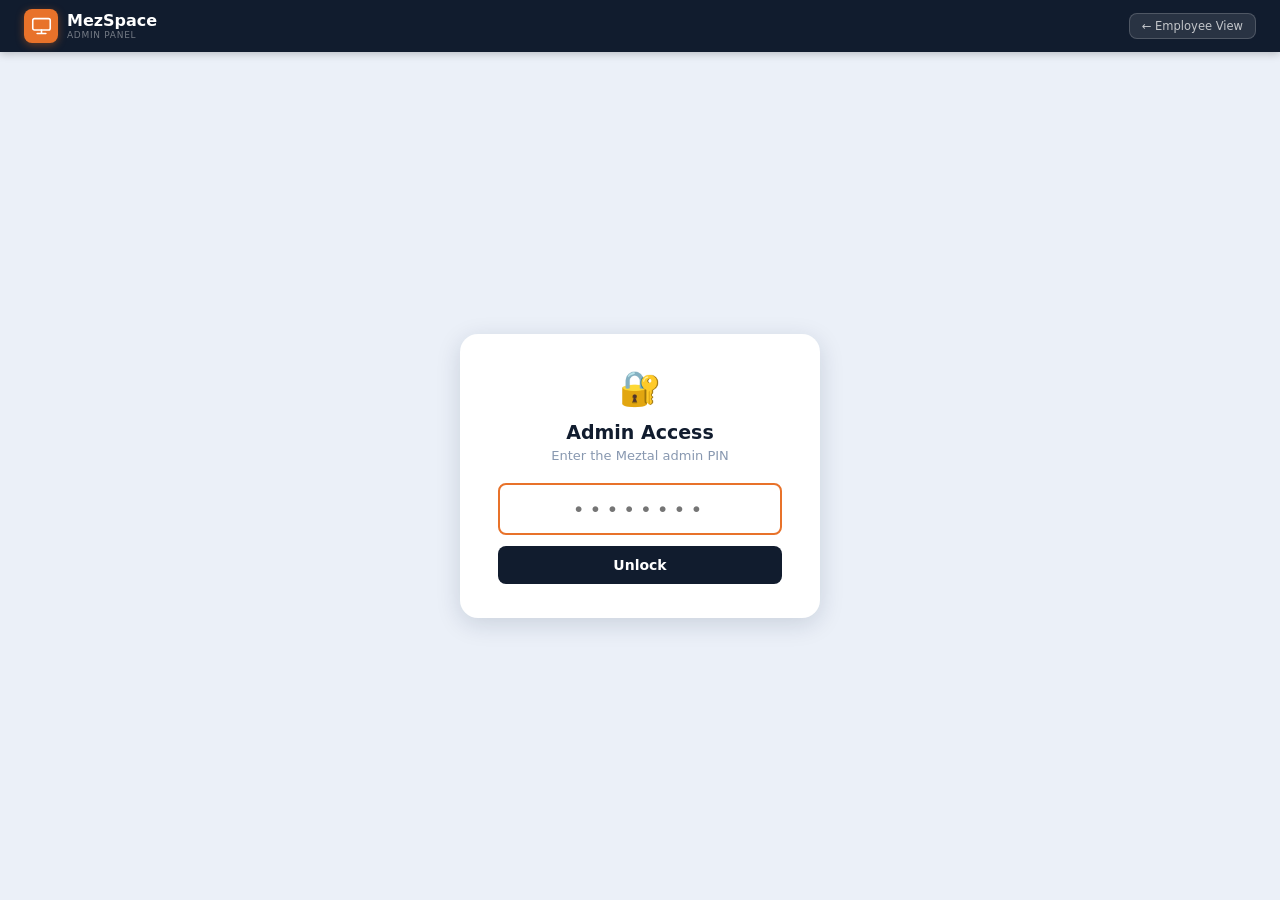
==== commit 625ea374: "Add files via upload" ====
--- a/admin.html
+++ b/admin.html
@@ -1,118 +1,82 @@
 <!DOCTYPE html>
-<html lang="es">
+<html lang="en">
 <head>
-  <meta charset="UTF-8">
-  <meta name="viewport" content="width=device-width, initial-scale=1.0">
-  <title>MezSpace Admin</title>
-  <link rel="stylesheet" href="style.css">
-  <link rel="icon" type="image/svg+xml" href="data:image/svg+xml,%3Csvg xmlns='http://www.w3.org/2000/svg' viewBox='0 0 32 32'%3E%3Crect width='32' height='32' rx='7' fill='%23111C2E'/%3E%3Ccircle cx='16' cy='16' r='3.2' fill='%23E8722A'/%3E%3Cpath d='M16 16L14.4 11L16 3.5L17.6 11Z' fill='%23E8722A'/%3E%3Cpath d='M16 16L14.4 11L16 3.5L17.6 11Z' fill='%23E8722A' transform='rotate(60 16 16)'/%3E%3Cpath d='M16 16L14.4 11L16 3.5L17.6 11Z' fill='%23E8722A' transform='rotate(120 16 16)'/%3E%3Cpath d='M16 16L14.4 11L16 3.5L17.6 11Z' fill='%23E8722A' transform='rotate(180 16 16)'/%3E%3Cpath d='M16 16L14.4 11L16 3.5L17.6 11Z' fill='%23E8722A' transform='rotate(240 16 16)'/%3E%3Cpath d='M16 16L14.4 11L16 3.5L17.6 11Z' fill='%23E8722A' transform='rotate(300 16 16)'/%3E%3C/svg%3E">
+<meta charset="UTF-8">
+<meta name="viewport" content="width=device-width,initial-scale=1.0">
+<title>MezSpace — Admin</title>
+<link rel="stylesheet" href="style.css">
 </head>
 <body>
-
-<!-- Header -->
 <header class="header">
   <div class="logo">
-    <div class="logo-mark">
-      <svg viewBox="0 0 28 28" fill="none" xmlns="http://www.w3.org/2000/svg" aria-hidden="true">
-        <path d="M14 14L12.5 10L14 3L15.5 10Z" fill="white" opacity=".95"/>
-        <path d="M14 14L12.5 10L14 3L15.5 10Z" fill="white" opacity=".75" transform="rotate(60 14 14)"/>
-        <path d="M14 14L12.5 10L14 3L15.5 10Z" fill="white" opacity=".55" transform="rotate(120 14 14)"/>
-        <path d="M14 14L12.5 10L14 3L15.5 10Z" fill="white" opacity=".95" transform="rotate(180 14 14)"/>
-        <path d="M14 14L12.5 10L14 3L15.5 10Z" fill="white" opacity=".75" transform="rotate(240 14 14)"/>
-        <path d="M14 14L12.5 10L14 3L15.5 10Z" fill="white" opacity=".55" transform="rotate(300 14 14)"/>
-        <circle cx="14" cy="14" r="2.8" fill="white"/>
-      </svg>
-    </div>
-    <div class="logo-text">
-      <span class="logo-name">MezSpace</span>
-      <span class="logo-sub">Panel de administración</span>
-    </div>
+    <div class="logo-mark"><svg viewBox="0 0 24 24" fill="none"><rect x="2" y="3" width="20" height="13" rx="2" stroke="white" stroke-width="1.8"/><path d="M7 20h10M12 16v4" stroke="white" stroke-width="1.8" stroke-linecap="round"/></svg></div>
+    <div class="logo-text"><span class="logo-name">MezSpace</span><span class="logo-sub">Admin Panel</span></div>
   </div>
-  <div class="header-right">
-    <a href="index.html" class="btn-header">← Vista empleados</a>
-  </div>
+  <a href="https://jaredrojasb.github.io/MezSpace/" class="btn-ghost">← Employee View</a>
 </header>
 
-<!-- PIN screen -->
 <div id="pinScreen">
   <div class="pin-screen">
     <div class="pin-card">
       <div class="pin-icon">🔐</div>
-      <div class="pin-title">Acceso administrativo</div>
-      <p class="pin-hint">Ingresa tu PIN de administrador para continuar</p>
-      <input type="password" id="pinInput" class="pin-input" placeholder="• • • • • • • •" autocomplete="off" maxlength="24">
-      <button class="btn-unlock" onclick="checkPin()">Desbloquear</button>
-      <p class="pin-err" id="pinErr"></p>
+      <div class="pin-title">Admin Access</div>
+      <div class="pin-hint">Enter the Meztal admin PIN</div>
+      <input class="pin-input" id="pinInput" type="password" maxlength="12" placeholder="••••••••" autocomplete="off">
+      <button class="btn-unlock" onclick="checkPin()">Unlock</button>
+      <div class="pin-err" id="pinErr">Incorrect PIN.</div>
     </div>
   </div>
 </div>
 
-<!-- Admin dashboard -->
-<div id="adminDash" style="display:none;">
-  <div class="admin-body">
-    <div class="admin-main">
+<div id="adminDash" style="display:none" class="admin-body">
+  <div class="admin-main">
 
-      <div class="adm-page-title">Panel de Administración</div>
-      <div class="adm-page-sub">Gestión de reservas · Meztal Office</div>
+    <div class="stats-row">
+      <div class="stat-card acc-o"><div class="stat-v" id="sToday">0</div><div class="stat-l">Desks booked today</div></div>
+      <div class="stat-card acc-o"><div class="stat-v" id="sWeek">0</div><div class="stat-l">This week</div></div>
+      <div class="stat-card acc-b"><div class="stat-v" id="sUsers">0</div><div class="stat-l">Unique users</div></div>
+      <div class="stat-card acc-b"><div class="stat-v" id="sTotal">0</div><div class="stat-l">Total reservations</div></div>
+    </div>
 
-      <!-- Stats -->
-      <div class="stats-grid">
-        <div class="stat-card hi-o">
-          <div class="stat-v" id="sToday">0</div>
-          <div class="stat-l">Escritorios hoy</div>
-        </div>
-        <div class="stat-card hi-n">
-          <div class="stat-v" id="sWeek">0</div>
-          <div class="stat-l">Reservas esta semana</div>
-        </div>
-        <div class="stat-card">
-          <div class="stat-v" id="sUsers">0</div>
-          <div class="stat-l">Usuarios únicos</div>
-        </div>
-        <div class="stat-card">
-          <div class="stat-v" id="sTotal">0</div>
-          <div class="stat-l">Total reservas</div>
+    <!-- Occupancy by row -->
+    <div class="tbl-card" style="margin-bottom:16px">
+      <div class="tbl-toolbar" style="border-bottom:1px solid var(--gray-200)">
+        <span class="tbl-title">Today's Occupancy by Row</span>
+        <span id="admDateLbl" style="font-size:12px;color:var(--gray-400)"></span>
+      </div>
+      <div style="padding:14px 18px;display:grid;grid-template-columns:repeat(auto-fill,minmax(170px,1fr));gap:10px" id="rowOccGrid"></div>
+    </div>
+
+    <!-- Desk reservations -->
+    <div class="tbl-card" style="margin-bottom:16px">
+      <div class="tbl-toolbar">
+        <span class="tbl-title">Desk Reservations</span>
+        <div class="tbl-filters">
+          <input class="f-search" id="fsearch" placeholder="Search name, email, desk…">
+          <select class="f-date" id="fcompany" style="min-width:160px"><option value="">All companies</option></select>
+          <input class="f-date" id="fdate" type="date">
+          <button class="btn-clear" id="btnClear">Clear</button>
         </div>
       </div>
+      <div class="tbl-scroll">
+        <table class="adm-tbl">
+          <thead><tr><th>Name / Email</th><th>Company</th><th>Date</th><th>Desks &amp; Hours</th><th>Action</th></tr></thead>
+          <tbody id="admTbody"><tr><td colspan="5" class="tbl-empty">Loading…</td></tr></tbody>
+        </table>
+      </div>
+    </div>
 
-      <!-- Table -->
-      <div class="tbl-card">
-        <div class="tbl-toolbar">
-          <div class="tbl-title">Todas las reservas</div>
-          <div class="tbl-filters">
-            <input type="text"  id="fsearch" class="f-search" placeholder="🔍  Buscar nombre, correo o escritorio…">
-            <input type="date"  id="fdate"   class="f-date" title="Filtrar por fecha">
-            <button class="btn-clear" id="btnClear">Limpiar</button>
-          </div>
-        </div>
-        <div class="tbl-wrap">
-          <table class="adm-tbl">
-            <thead>
-              <tr>
-                <th>Escritorio</th>
-                <th>Nombre</th>
-                <th>Correo</th>
-                <th>Fecha</th>
-                <th>Acción</th>
-              </tr>
-            </thead>
-            <tbody id="admTbody">
-              <tr><td colspan="5" class="tbl-empty">Cargando…</td></tr>
-            </tbody>
-          </table>
-        </div>
+    <!-- Conference Room reservations -->
+    <div class="tbl-card">
+      <div class="tbl-toolbar"><span class="tbl-title">Conference Room Bookings</span></div>
+      <div class="tbl-scroll">
+        <table class="adm-tbl">
+          <thead><tr><th>Name / Email</th><th>Company</th><th>Date</th><th>Time Slot</th><th>Action</th></tr></thead>
+          <tbody id="confTbody"><tr><td colspan="5" class="tbl-empty">No bookings</td></tr></tbody>
+        </table>
       </div>
+    </div>
 
-      <!-- Info -->
-      <div style="margin-top:20px;padding:14px 18px;background:var(--orange-bg);border-radius:var(--r);border-left:3px solid var(--orange)">
-        <p style="font-size:12.5px;color:var(--orange-dark);font-weight:700;margin-bottom:3px">Sistema de almacenamiento</p>
-        <p style="font-size:12px;color:var(--text-secondary);line-height:1.65">
-          Los datos se guardan en <code>localStorage</code> del navegador (por dispositivo).
-          PIN actual: <strong>meztal2024</strong> — modifícalo en la primera línea de <code>app.js</code>.
-        </p>
-      </div>
-
-    </div>
   </div>
 </div>
 
--- a/style.css
+++ b/style.css
@@ -1,771 +1,418 @@
-/* ============================================================
-   MezSpace v6 — style.css
-   Diseño arquitectónico · Tarjetas elevadas · Cine
-   ============================================================ */
-
+/* MezSpace v7 — style.css */
 :root {
-  /* Brand */
-  --orange:      #E8722A;
-  --orange-dim:  #F5986A;
-  --orange-bg:   #FEF3EC;
-  --orange-dark: #C45C18;
-  --navy:        #111C2E;
-  --navy-mid:    #1D2E47;
-
-  /* Surfaces */
-  --page-bg:     #F2EDE7;       /* warm parchment */
-  --floor-bg:    #EDE8E2;       /* slightly darker for the "floor" */
-  --card:        #FFFFFF;
-  --card-2:      #FAFAF8;
-
-  /* Text */
-  --text-primary:   #111C2E;
-  --text-secondary: #5A6478;
-  --text-tertiary:  #9AA4B4;
-
-  /* Borders */
-  --border:      rgba(17,28,46,.1);
-  --border-soft: rgba(17,28,46,.06);
-
-  /* Shadows — pronounced, warm */
-  --sh-xs:  0 1px 3px rgba(17,28,46,.08);
-  --sh-sm:  0 2px 8px rgba(17,28,46,.09), 0 1px 2px rgba(17,28,46,.06);
-  --sh-md:  0 4px 16px rgba(17,28,46,.11), 0 1px 4px rgba(17,28,46,.07);
-  --sh-lg:  0 8px 32px rgba(17,28,46,.13), 0 2px 8px rgba(17,28,46,.08);
-  --sh-xl:  0 16px 48px rgba(17,28,46,.15), 0 4px 12px rgba(17,28,46,.09);
-
-  /* Desk state colors */
-  --desk-empty-bg:    #FFFFFF;
-  --desk-empty-br:    rgba(17,28,46,.14);
-  --desk-occ-bg:      #FEF3EC;
-  --desk-occ-br:      #E8722A;
-  --desk-sel-bg:      #EFF4FF;
-  --desk-sel-br:      #2C5FD4;
-  --desk-mine-bg:     #EEF8F1;
-  --desk-mine-br:     #2A7A42;
-  --desk-locked-bg:   #F5F3F0;
-  --desk-locked-br:   rgba(17,28,46,.08);
-  --desk-adm-bg:      #F0EDE9;
-  --desk-adm-br:      rgba(17,28,46,.1);
-
-  /* Radius */
-  --r-sm:  5px;
-  --r:     10px;
-  --r-lg:  14px;
-  --r-xl:  20px;
-
-  --font: 'Inter', -apple-system, 'Segoe UI', system-ui, sans-serif;
-}
-
-/* ── Reset & base ──────────────────────────────────────────── */
-*, *::before, *::after { box-sizing: border-box; margin: 0; padding: 0; }
-html { font-size: 15px; }
-body {
-  font-family: var(--font);
-  background: var(--page-bg);
-  color: var(--text-primary);
-  line-height: 1.5;
-  height: 100dvh;
+  --navy:#111C2E; --navy-mid:#1E3150; --orange:#E8722A;
+  --org-lt:#FEF3EC; --org-bd:#F5C89A;
+  --white:#FFFFFF; --bg:#EBF0F8; --floor-bg:#E2E8F2;
+  --gray-50:#F8FAFC; --gray-100:#EEF2F7; --gray-200:#DDE3EE;
+  --gray-300:#BCC8DA; --gray-400:#8898B0; --gray-600:#4A5E78; --gray-800:#1C2B3D;
+  --font:-apple-system,'Segoe UI',system-ui,Arial,sans-serif;
+  --r:8px; --r-lg:12px; --r-xl:18px;
+  --sh-sm:0 1px 4px rgba(12,35,64,.08); --sh:0 2px 10px rgba(12,35,64,.12); --sh-lg:0 6px 24px rgba(12,35,64,.15);
+}
+*,*::before,*::after{box-sizing:border-box;margin:0;padding:0}
+html,body{font-family:var(--font);background:var(--bg);color:var(--gray-800);height:100dvh;overflow:hidden;display:flex;flex-direction:column;}
+button,input,select{font-family:var(--font)}
+
+/* HEADER */
+.header{background:var(--navy);height:52px;padding:0 clamp(12px,2vw,24px);display:flex;align-items:center;justify-content:space-between;box-shadow:0 2px 8px rgba(0,0,0,.22);flex-shrink:0;z-index:200}
+.logo{display:flex;align-items:center;gap:9px}
+.logo-mark{width:34px;height:34px;background:var(--orange);border-radius:8px;display:flex;align-items:center;justify-content:center;flex-shrink:0;box-shadow:0 2px 8px rgba(232,112,32,.4)}
+.logo-mark svg{width:21px;height:21px}
+.logo-name{font-size:16px;font-weight:800;color:#fff}
+.logo-sub{font-size:9px;color:rgba(255,255,255,.42);text-transform:uppercase;letter-spacing:.7px}
+.logo-text{display:flex;flex-direction:column;line-height:1.15}
+.btn-ghost{background:rgba(255,255,255,.1);border:1px solid rgba(255,255,255,.18);color:rgba(255,255,255,.72);padding:5px 12px;border-radius:var(--r);font-size:11.5px;cursor:pointer;transition:all .15s;white-space:nowrap;text-decoration:none}
+.btn-ghost:hover{background:rgba(255,255,255,.18);color:#fff}
+
+/* OCC BAR */
+.occ-bar{background:var(--white);border-bottom:1px solid var(--gray-200);padding:5px clamp(12px,2vw,24px);display:flex;align-items:center;gap:14px;flex-shrink:0}
+.occ-label{font-size:11px;font-weight:700;color:var(--gray-600);white-space:nowrap}
+.occ-track{flex:1;max-width:220px;height:5px;background:var(--gray-200);border-radius:99px;overflow:hidden}
+.occ-fill{height:100%;border-radius:99px;transition:width .4s ease}
+.occ-fill.low{background:#2E7D32}.occ-fill.mid{background:var(--orange)}.occ-fill.high{background:#C62828}
+.occ-num{font-size:11px;color:var(--gray-400);white-space:nowrap}
+.occ-sep{width:1px;height:16px;background:var(--gray-200)}
+.occ-date{font-size:11px;font-weight:700;color:var(--orange);white-space:nowrap}
+
+/* WEEK BAR */
+.week-bar{background:var(--white);border-bottom:1px solid var(--gray-200);padding:6px clamp(12px,2vw,24px);display:flex;align-items:center;gap:7px;flex-shrink:0;overflow-x:auto;scrollbar-width:none}
+.week-bar::-webkit-scrollbar{display:none}
+.wk-nav{background:none;border:1px solid var(--gray-200);border-radius:6px;width:28px;height:28px;display:flex;align-items:center;justify-content:center;color:var(--gray-400);font-size:14px;cursor:pointer;flex-shrink:0;transition:all .12s}
+.wk-nav:hover:not(:disabled){background:var(--gray-100);border-color:var(--gray-300);color:var(--gray-600)}
+.wk-nav:disabled{opacity:.28;cursor:default}
+.wk-label{font-size:11.5px;font-weight:700;color:var(--navy);min-width:160px;text-align:center;flex-shrink:0}
+.day-strip{display:flex;gap:4px;flex-shrink:0}
+.day-chip{display:flex;flex-direction:column;align-items:center;padding:4px 9px;min-width:42px;border-radius:var(--r);border:1.5px solid var(--gray-200);background:var(--white);cursor:pointer;transition:all .12s;gap:1px}
+.day-chip:hover:not(.locked){background:var(--gray-100);border-color:var(--gray-300)}
+.day-chip.active{background:var(--navy);border-color:var(--navy)}
+.day-chip.active .dn,.day-chip.active .dd{color:#fff}
+.day-chip.today:not(.active){border-color:var(--orange)}
+.day-chip.today:not(.active) .dd{color:var(--orange);font-weight:800}
+.day-chip.locked{opacity:.32;cursor:not-allowed}
+.day-chip.past:not(.active){opacity:.38}
+.dn{font-size:8px;font-weight:700;text-transform:uppercase;letter-spacing:.5px;color:var(--gray-400)}
+.dd{font-size:17px;font-weight:800;color:var(--navy);line-height:1}
+.day-pip{width:5px;height:5px;border-radius:50%;background:transparent}
+.day-chip.has-bk .day-pip{background:var(--orange)}
+
+/* MAIN LAYOUT */
+.main{flex:1;display:flex;overflow:hidden;min-height:0}
+
+/* FLOOR PANEL */
+.floor-panel{flex:1;display:flex;flex-direction:column;padding:10px 10px 10px 12px;min-width:0;min-height:0;overflow:hidden}
+.floor-card{flex:1;min-height:0;background:var(--floor-bg);border-radius:var(--r-xl);box-shadow:var(--sh-lg);border:1px solid var(--gray-300);display:flex;flex-direction:column;overflow:visible}
+.floor-card-head{padding:8px 14px;background:var(--white);border-bottom:1px solid var(--gray-200);display:flex;align-items:center;justify-content:space-between;flex-shrink:0}
+.floor-card-title{font-size:10px;font-weight:800;text-transform:uppercase;letter-spacing:.7px;color:var(--gray-400)}
+.legend{display:flex;align-items:center;gap:clamp(8px,1.2vw,16px)}
+.leg-item{display:flex;align-items:center;gap:5px;font-size:10.5px;color:var(--gray-600)}
+.leg-box{width:16px;height:12px;border-radius:3px;border:1.5px solid;flex-shrink:0}
+.leg-box.av{background:var(--white);border-color:var(--gray-300)}
+.leg-box.oc{background:linear-gradient(135deg,#C0392B 33%,#1E8449 33% 66%,#1A237E 66%);border-color:transparent}
+.leg-box.sl{background:rgba(44,95,212,.15);border-color:#2C5FD4}
+.leg-box.ad{background:var(--gray-100);border-color:var(--gray-200);opacity:.6}
+
+/* TWO-BUILDING FLOOR */
+.floor-body{flex:1;min-height:0;display:flex;overflow:visible;gap:clamp(8px,1.2vw,16px);padding:clamp(8px,1vw,14px)}
+.building{display:flex;flex-direction:column;gap:clamp(5px,.6vh,9px);min-height:0}
+.building-left{flex:3;min-width:0}
+.building-right{flex:2;min-width:0}
+.bld-card{flex:1;min-height:0;background:var(--white);border:1px solid var(--gray-200);border-radius:var(--r-lg);box-shadow:var(--sh-sm);display:flex;flex-direction:column;padding:clamp(6px,.8vw,10px);gap:clamp(5px,.6vh,8px)}
+
+/* ROOMS & ADMINISTRATIVE HOVER TIPS */
+.rooms-row{display:flex;gap:clamp(5px,.7vw,10px);flex-shrink:0;height:clamp(38px,5vh,56px)}
+.room-box{flex:1;background:var(--gray-100);border:1.5px solid var(--gray-200);border-radius:var(--r);display:flex;flex-direction:column;align-items:center;justify-content:center;gap:2px;opacity:.5;position:relative;overflow:visible}
+.room-box-lbl{font-size:clamp(7.5px,.85vw,10px);font-weight:800;text-transform:uppercase;letter-spacing:.5px;color:rgba(74,94,120,.6);text-align:center}
+.room-box-sub{font-size:clamp(7px,.75vw,9px);color:rgba(74,94,120,.5);text-align:center}
+
+/* CORREGIDO: El tooltip ahora se despliega hacia ABAJO para evitar ser cortado por el borde superior */
+.room-box .desk-tip{
+  position:absolute;
+  top:calc(100% + 8px);
+  left:50%;
+  transform:translateX(-50%);
+  background:#fff;
+  color:var(--gray-800);
+  font-size:10.5px;
+  line-height:1.55;
+  padding:12px 14px;
+  border-radius:10px;
+  white-space:normal;
+  width:260px;
+  pointer-events:none;
+  opacity:0;
+  transition:opacity .18s;
+  z-index:500;
+  border:1px solid var(--gray-200);
+  box-shadow:0 4px 18px rgba(17,28,46,.12), 0 1px 4px rgba(17,28,46,.06);
+}
+.room-box .desk-tip strong{
+  color:var(--navy);font-weight:700;
+  font-size:11px;display:block;
+  margin-bottom:2px;margin-top:4px;
+}
+.room-box .desk-tip strong:first-child{margin-top:0}
+.room-box .desk-tip a{color:var(--orange);text-decoration:none;pointer-events:auto;font-weight:600}
+.room-box .desk-tip a:hover{text-decoration:underline}
+.room-box .desk-tip hr{border:none;border-top:1px solid var(--gray-100);margin:8px 0}
+.room-box .desk-tip::after{
+  content:'';
+  position:absolute;
+  bottom:100%;
+  left:50%;
+  transform:translateX(-50%);
+  border:5px solid transparent;
+  border-bottom-color:#fff;
+  filter:drop-shadow(0 -1px 0 var(--gray-200));
+}
+.room-box:hover{opacity:1;box-shadow:var(--sh-sm)}
+.room-box:hover .desk-tip{opacity:1}
+
+.common-area{flex-shrink:0;height:clamp(44px,6.5vh,72px);background:var(--gray-100);border:1.5px dashed var(--gray-300);border-radius:var(--r-lg);display:flex;align-items:center;justify-content:center;gap:8px;opacity:.55}
+.common-circle{width:clamp(24px,3vw,36px);height:clamp(24px,3vw,36px);border-radius:50%;border:2px solid var(--gray-300);display:flex;align-items:center;justify-content:center}
+.common-lbl{font-size:clamp(8px,.85vw,10px);font-weight:800;text-transform:uppercase;letter-spacing:.5px;color:var(--gray-400)}
+.bld-sep{flex-shrink:0;height:2px;background:repeating-linear-gradient(90deg,var(--gray-300) 0 6px,transparent 6px 10px);border-radius:1px;margin:2px 0}
+.meztal-zone{flex-shrink:0;height:clamp(36px,5vh,54px);background:var(--gray-100);border:1.5px solid var(--gray-200);border-radius:var(--r);display:flex;align-items:center;justify-content:center;gap:8px;opacity:.48}
+.meztal-zone-lbl{font-size:clamp(7px,.7vw,9px);font-weight:800;text-transform:uppercase;letter-spacing:.3px;color:var(--gray-400);text-align:center}
+.mz-desk-mini{width:clamp(14px,1.8vw,22px);height:clamp(10px,1.4vw,16px);background:var(--gray-200);border:1px solid var(--gray-300);border-radius:3px}
+
+/* SECTION ROWS */
+.sec-row{flex:1;min-height:0;display:flex;align-items:stretch;gap:clamp(4px,.5vw,8px)}
+.row-tag{flex-shrink:0;width:clamp(26px,2.8vw,38px);background:var(--navy);border-radius:5px;display:flex;align-items:center;justify-content:center;writing-mode:vertical-rl;transform:rotate(180deg);font-size:clamp(6.5px,.7vw,9px);font-weight:800;color:rgba(255,255,255,.8);text-transform:uppercase;letter-spacing:.6px;white-space:nowrap;box-shadow:var(--sh-sm)}
+.sec-content{flex:1;display:flex;align-items:stretch;gap:clamp(4px,.5vw,7px);min-width:0}
+.standalone-wrap{flex-shrink:0;width:clamp(48px,5.5vw,72px);display:flex;align-items:stretch}
+.standalone-wrap .desk{flex:1;width:100%;max-width:none}
+.sec-block{flex:1;min-height:0;display:flex;flex-direction:column;background:var(--white);border:1.5px solid var(--gray-200);border-radius:var(--r-lg);padding:clamp(4px,.5vh,7px) clamp(5px,.6vw,9px);box-shadow:var(--sh-sm)}
+.desk-row{flex:1;display:flex;gap:clamp(3px,.4vw,6px);min-height:0}
+.row-sep{flex-shrink:0;height:clamp(3px,.35vh,5px);background:var(--floor-bg);border-radius:2px;margin:clamp(2px,.3vh,4px) 0}
+.adm-sec{display:flex;flex-direction:column;gap:3px;flex:1}
+.adm-sec-lbl{font-size:7.5px;font-weight:700;text-transform:uppercase;letter-spacing:.5px;color:var(--gray-400);margin-bottom:2px;flex-shrink:0}
+.adm-row{display:flex;gap:3px;}
+.adm-desk{flex:1;background:var(--gray-200);border:1px solid var(--gray-300);border-radius:4px;display:flex;align-items:center;justify-content:center;opacity:.45}
+
+/* DESK */
+.desk{flex:1;min-width:0;min-height:0;border:1.5px solid var(--gray-300);border-radius:var(--r);background:var(--white);cursor:pointer;display:flex;flex-direction:column;align-items:center;justify-content:center;gap:2px;transition:all .13s ease;position:relative;user-select:none;overflow:hidden}
+.desk:hover:not(.occupied):not(.desk-ne):not(.locked-date){background:var(--gray-100);border-color:var(--gray-400);transform:translateY(-2px);box-shadow:var(--sh)}
+.desk-icon{flex:1;width:100%;display:flex;align-items:center;justify-content:center;padding:7% 9%}
+.desk-icon svg{width:100%;height:100%;max-width:56px;max-height:36px;display:block}
+.desk-id{font-size:clamp(6px,.65vw,8.5px);font-weight:700;color:var(--gray-400);letter-spacing:.2px;padding-bottom:3px;flex-shrink:0;line-height:1}
+.desk-badge{position:absolute;top:3px;right:4px;width:clamp(15px,1.7vw,21px);height:clamp(15px,1.7vw,21px);border-radius:50%;color:#fff;font-size:clamp(6.5px,.7vw,8.5px);font-weight:800;display:flex;align-items:center;justify-content:center;pointer-events:none;box-shadow:0 1px 4px rgba(0,0,0,.22)}
+.desk.locked-date{opacity:.4;cursor:not-allowed}
+.desk.locked-date:hover{transform:none;box-shadow:none;background:var(--white)}
+.desk-ne{background:var(--gray-100)!important;border-color:var(--gray-200)!important;cursor:default!important;opacity:.42}
+.desk-ne:hover{transform:none!important;box-shadow:none!important;background:var(--gray-100)!important}
+.desk-tip{position:absolute;bottom:calc(100% + 7px);left:50%;transform:translateX(-50%);background:var(--navy);color:#fff;font-size:10.5px;line-height:1.4;padding:5px 9px;border-radius:6px;white-space:nowrap;pointer-events:none;opacity:0;transition:opacity .15s;z-index:100}
+.desk-tip::after{content:'';position:absolute;top:100%;left:50%;transform:translateX(-50%);border:4px solid transparent;border-top-color:var(--navy)}
+.desk:hover .desk-tip{opacity:1}
+.room-box:hover .desk-tip{opacity:1}
+
+/* SIDE PANEL */
+.side-panel{
+  width:clamp(238px,20vw,282px);flex-shrink:0;
+  display:flex;flex-direction:column;
+  padding:8px 10px 8px 2px;
+  gap:6px;
+  overflow:hidden;
+}
+.p-card{background:var(--white);border-radius:var(--r-lg);box-shadow:var(--sh);border:1px solid var(--gray-200);overflow:hidden;flex-shrink:0}
+.p-card.form-card{flex:1;min-height:0;display:flex;flex-direction:column}
+.p-head{padding:8px 13px 7px;border-bottom:1px solid var(--gray-200)}
+.p-title{font-size:12.5px;font-weight:800;color:var(--navy)}
+.p-sub{font-size:10.5px;color:var(--gray-400);margin-top:1px}
+.p-body{padding:8px 13px}
+.f-group{margin-bottom:8px}
+.f-label{display:block;font-size:10.5px;font-weight:700;color:var(--gray-600);margin-bottom:3px}
+.f-input,.f-select{width:100%;padding:6px 9px;border:1.5px solid var(--gray-200);border-radius:var(--r);font-size:12px;color:var(--gray-800);background:var(--white);outline:none;transition:border-color .12s}
+.f-input:focus,.f-select:focus{border-color:var(--orange);box-shadow:0 0 0 3px rgba(232,114,42,.1)}
+.sel-list{display:flex;flex-direction:column;gap:3px}
+.sel-item{display:flex;align-items:center;justify-content:space-between;padding:4px 8px;border-radius:5px;font-size:11px}
+.sel-item-id{font-weight:700}
+.btn-rm{background:none;border:none;color:var(--gray-400);font-size:13px;cursor:pointer;padding:0 2px}
+.btn-rm:hover{color:var(--orange)}
+.sel-empty{display:flex;align-items:center;justify-content:center;min-height:36px;border:1.5px dashed var(--gray-200);border-radius:var(--r);font-size:10.5px;color:var(--gray-400);text-align:center;line-height:1.4;padding:6px}
+.p-foot{padding:8px 13px;border-top:1px solid var(--gray-200);margin-top:auto}
+.btn-confirm{width:100%;padding:8px;background:var(--orange);color:#fff;border:none;border-radius:var(--r);font-size:12.5px;font-weight:800;cursor:pointer;display:flex;align-items:center;justify-content:center;gap:6px;transition:all .13s;box-shadow:0 2px 8px rgba(232,112,32,.28)}
+.btn-confirm:hover{background:#C45C18;transform:translateY(-1px)}
+.btn-confirm:disabled{background:var(--gray-300);cursor:not-allowed;transform:none;box-shadow:none}
+
+/* RESERVATIONS LIST */
+.bk-list{display:flex;flex-direction:column;gap:4px;max-height:80px;overflow-y:auto;scrollbar-width:thin}
+.bk-item{display:flex;align-items:center;gap:6px;padding:5px 8px;background:var(--gray-50);border:1px solid var(--gray-200);border-radius:var(--r);font-size:10.5px}
+.bk-dot{width:7px;height:7px;border-radius:50%;flex-shrink:0}
+.bk-info{flex:1;min-width:0}
+.bk-desk{font-weight:700;color:var(--navy);font-size:11px}
+.bk-meta{color:var(--gray-400);font-size:9.5px;margin-top:1px}
+.btn-cancel-bk{background:none;border:1px solid var(--gray-200);cursor:pointer;color:var(--gray-400);font-size:9.5px;padding:2px 6px;border-radius:5px;white-space:nowrap;transition:all .12s;flex-shrink:0}
+.btn-cancel-bk:hover{background:#FEECEC;color:#C53030;border-color:#F9A8A8}
+.bk-empty{font-size:10.5px;color:var(--gray-400);text-align:center;padding:3px 0}
+
+/* CALENDAR */
+.cal-header{display:flex;align-items:center;justify-content:space-between;padding:9px 12px 7px}
+.cal-month-lbl{font-size:12.5px;font-weight:800;color:var(--navy)}
+.cal-nav-btn{background:none;border:1px solid var(--gray-200);border-radius:5px;width:24px;height:24px;display:flex;align-items:center;justify-content:center;font-size:13px;color:var(--gray-400);cursor:pointer;transition:all .12s}
+.cal-nav-btn:hover{background:var(--gray-100);border-color:var(--gray-300)}
+.cal-wrap{padding:0 9px 10px}
+.cal-grid{display:grid;grid-template-columns:repeat(7,1fr);gap:2px}
+.cal-hdr{font-size:8px;font-weight:700;text-align:center;color:var(--gray-400);padding:2px 0;text-transform:uppercase}
+.cal-cell{height:28px;display:flex;align-items:center;justify-content:center;font-size:10.5px;border-radius:5px;cursor:pointer;color:var(--gray-600);transition:all .12s;position:relative}
+.cal-cell:hover:not(.cal-empty):not(.cal-past-day):not(.cal-locked){background:var(--gray-100)}
+.cal-cell.cal-today{font-weight:800;color:var(--orange)}
+.cal-cell.cal-selected{background:var(--navy);color:#fff!important;font-weight:700}
+.cal-cell.cal-has-bk::after{content:'';position:absolute;bottom:3px;left:50%;transform:translateX(-50%);width:3px;height:3px;border-radius:50%;background:var(--orange)}
+.cal-cell.cal-selected::after{background:#fff}
+.cal-cell.cal-past-day{opacity:.3;cursor:default}
+.cal-cell.cal-empty{cursor:default}
+.cal-cell.cal-locked{opacity:.28;cursor:not-allowed}
+
+/* MODAL */
+.modal-overlay{position:fixed;inset:0;background:rgba(17,28,46,.48);z-index:500;display:flex;align-items:center;justify-content:center;padding:20px;backdrop-filter:blur(4px)}
+.modal-overlay.hidden{display:none}
+.modal-card{background:#fff;border-radius:var(--r-xl);padding:26px 28px;max-width:360px;width:100%;box-shadow:var(--sh-lg)}
+.modal-icon{font-size:30px;margin-bottom:11px}
+.modal-title{font-size:15px;font-weight:800;color:var(--navy);margin-bottom:5px}
+.modal-body{font-size:13px;color:var(--gray-600);line-height:1.6;margin-bottom:17px}
+.modal-body strong{color:var(--gray-800)}
+.modal-actions{display:flex;gap:8px}
+.btn-modal-keep{flex:1;padding:9px;background:var(--gray-100);border:1.5px solid var(--gray-200);border-radius:var(--r);font-size:13px;font-weight:600;color:var(--gray-600);cursor:pointer}
+.btn-modal-keep:hover{background:var(--gray-200)}
+.btn-modal-del{flex:1;padding:9px;background:#B71C1C;border:none;border-radius:var(--r);font-size:13px;font-weight:700;color:#fff;cursor:pointer}
+.btn-modal-del:hover{background:#C62828}
+
+/* TOAST */
+.toast-zone{position:fixed;bottom:18px;right:18px;z-index:1000;display:flex;flex-direction:column;gap:6px;pointer-events:none}
+.toast{padding:10px 16px;border-radius:var(--r);box-shadow:var(--sh-lg);font-size:12.5px;font-weight:600;max-width:300px;animation:tIn .2s ease;pointer-events:all}
+.toast.ok{background:#1B5E20;color:#fff}.toast.err{background:#B71C1C;color:#fff}.toast.info{background:var(--navy);color:#fff}
+@keyframes tIn{from{transform:translateX(60px);opacity:0}to{transform:none;opacity:1}}
+
+/* ADMIN */
+.admin-body{flex:1;overflow-y:auto;background:var(--bg)}
+.admin-main{max-width:1200px;margin:0 auto;padding:clamp(14px,2.5vw,26px)}
+.pin-screen{min-height:calc(100dvh - 52px);display:flex;align-items:center;justify-content:center;padding:22px;background:var(--bg)}
+.pin-card{background:#fff;border-radius:var(--r-xl);padding:34px 38px;max-width:360px;width:100%;box-shadow:var(--sh-lg);text-align:center}
+.pin-icon{font-size:34px;margin-bottom:13px}
+.pin-title{font-size:19px;font-weight:800;color:var(--navy);margin-bottom:5px}
+.pin-hint{font-size:13px;color:var(--gray-400);margin-bottom:20px}
+.pin-input{width:100%;padding:12px;border:2px solid var(--gray-200);border-radius:var(--r);font-size:20px;text-align:center;letter-spacing:5px;outline:none;margin-bottom:11px;transition:border-color .12s}
+.pin-input:focus{border-color:var(--orange)}
+.btn-unlock{width:100%;padding:11px;background:var(--navy);color:#fff;border:none;border-radius:var(--r);font-size:14px;font-weight:700;cursor:pointer;transition:background .12s}
+.btn-unlock:hover{background:var(--navy-mid)}
+.pin-err{color:#C62828;font-size:12px;margin-top:8px;display:none}
+.stats-row{display:grid;grid-template-columns:repeat(4,1fr);gap:clamp(9px,1.4vw,15px);margin-bottom:16px}
+.stat-card{background:#fff;border:1px solid var(--gray-200);border-radius:var(--r-lg);padding:17px 19px;box-shadow:var(--sh-sm)}
+.stat-card.acc-o{border-top:3px solid var(--orange)}.stat-card.acc-b{border-top:3px solid var(--navy)}
+.stat-v{font-size:28px;font-weight:900;color:var(--navy);line-height:1}
+.stat-l{font-size:11px;color:var(--gray-400);margin-top:4px}
+.stat-card.acc-o .stat-v{color:var(--orange)}
+.tbl-card{background:#fff;border:1px solid var(--gray-200);border-radius:var(--r-lg);overflow:hidden;box-shadow:var(--sh-sm)}
+.tbl-toolbar{display:flex;align-items:center;justify-content:space-between;padding:12px 16px;border-bottom:1px solid var(--gray-200);flex-wrap:wrap;gap:9px}
+.tbl-title{font-size:13.5px;font-weight:800;color:var(--navy)}
+.tbl-filters{display:flex;gap:7px;flex-wrap:wrap}
+.f-search,.f-date{padding:7px 11px;border:1.5px solid var(--gray-200);border-radius:var(--r);font-size:12px;outline:none;background:#fff;transition:border-color .12s}
+.f-search:focus,.f-date:focus{border-color:var(--orange)}
+.f-search{min-width:190px}
+.btn-clear{padding:7px 12px;border:1.5px solid var(--gray-200);border-radius:var(--r);font-size:12px;color:var(--gray-600);background:none;cursor:pointer}
+.btn-clear:hover{background:var(--gray-100)}
+.tbl-scroll{overflow-x:auto;max-height:500px;overflow-y:auto}
+.adm-tbl{width:100%;border-collapse:collapse}
+.adm-tbl th{text-align:left;padding:8px 15px;font-size:10px;font-weight:800;text-transform:uppercase;letter-spacing:.5px;color:var(--gray-400);background:var(--gray-50);border-bottom:1px solid var(--gray-200);position:sticky;top:0;z-index:1}
+.adm-tbl td{padding:9px 15px;font-size:12px;border-bottom:1px solid var(--gray-100);max-width:260px;vertical-align:middle}
+.adm-tbl tr:last-child td{border-bottom:none}
+.adm-tbl tbody tr:hover td{background:var(--gray-50)}
+.co-pill{display:inline-flex;align-items:center;gap:5px;padding:2px 8px;border-radius:10px;font-size:11px;font-weight:600}
+.btn-tbl-cancel{padding:5px 11px;background:none;border:1px solid var(--gray-200);border-radius:6px;font-size:11px;color:var(--gray-600);cursor:pointer;transition:all .12s;white-space:nowrap}
+.btn-tbl-cancel:hover{background:#FEECEC;color:#C62828;border-color:#F9A8A8}
+.tbl-empty{text-align:center;padding:38px;color:var(--gray-400);font-size:13px}
+
+/* ── TIME TOGGLE ───────────────────────────────────────── */
+.time-toggle-row{display:flex;gap:4px;margin-bottom:0}
+.time-btn{flex:1;padding:5px 8px;border:1.5px solid var(--gray-200);border-radius:var(--r);font-size:11.5px;font-weight:600;color:var(--gray-600);background:var(--white);cursor:pointer;transition:all .12s}
+.time-btn:hover{background:var(--gray-100)}
+.time-btn.active{background:var(--navy);border-color:var(--navy);color:#fff}
+#timeCustom{display:flex;align-items:center;gap:5px}
+.sel-time-tag{font-size:9.5px;color:var(--gray-400);background:var(--gray-100);padding:1px 6px;border-radius:10px;white-space:nowrap}
+
+/* ── CONFERENCE ROOM MODAL — DESIGN UNIFICADO EN MODO CLARO ── */
+.conf-room-box {
+  background: var(--white);
+  border: 1.5px solid var(--gray-300);
+  border-radius: var(--r);
+  opacity: 1;
+  cursor: pointer;
+  transition: all 0.15s ease;
+}
+.conf-room-box:hover {
+  background: var(--gray-50);
+  border-color: var(--orange);
+  transform: translateY(-1px);
+  box-shadow: var(--sh-sm);
+}
+.conf-room-box.booked {
+  background: var(--org-lt);
+  border-color: var(--orange);
+  border-width: 2px;
+}
+.conf-room-box.selected {
+  border-style: solid;
+  transform: translateY(-2px);
+  transition: all 0.13s ease;
+}
+.conf-overlay {
+  position: fixed;
+  inset: 0;
+  background: rgba(17, 28, 46, 0.4);
+  z-index: 600;
+  display: flex;
+  align-items: center;
+  justify-content: center;
+  padding: 20px;
+  backdrop-filter: blur(4px);
+}
+.conf-overlay.hidden { display: none; }
+.conf-modal {
+  background: var(--white);
+  border-radius: var(--r-xl);
+  width: 100%;
+  max-width: 760px;
+  padding: 24px 28px;
+  box-shadow: var(--sh-lg);
   display: flex;
   flex-direction: column;
-  overflow: hidden;
-}
-a { color: var(--orange); text-decoration: none; }
-button, input { font-family: var(--font); }
-
-/* ── HEADER ──────────────────────────────────────────────── */
-.header {
-  background: var(--navy);
-  height: 54px;
-  padding: 0 clamp(16px, 2.5vw, 28px);
-  display: flex;
-  align-items: center;
-  justify-content: space-between;
-  flex-shrink: 0;
-  z-index: 200;
-  box-shadow: 0 1px 0 rgba(255,255,255,.05), var(--sh-md);
-}
-.logo { display: flex; align-items: center; gap: 10px; }
-.logo-mark {
-  width: 34px; height: 34px;
-  background: var(--orange);
-  border-radius: 9px;
-  display: flex; align-items: center; justify-content: center;
-  box-shadow: 0 2px 10px rgba(232,114,42,.5);
-  flex-shrink: 0;
-}
-.logo-mark svg { width: 20px; height: 20px; }
-.logo-text { display: flex; flex-direction: column; line-height: 1.2; }
-.logo-name { font-size: 15px; font-weight: 700; color: #fff; letter-spacing: -.2px; }
-.logo-sub  { font-size: 9px; color: rgba(255,255,255,.38); text-transform: uppercase; letter-spacing: .8px; }
-.header-right { display: flex; align-items: center; gap: 10px; }
-.btn-header {
-  padding: 6px 14px;
-  border-radius: var(--r-sm);
-  font-size: 12px; font-weight: 500;
-  cursor: pointer; transition: all .15s;
-  border: 1.5px solid rgba(255,255,255,.15);
-  background: rgba(255,255,255,.07);
-  color: rgba(255,255,255,.7);
-}
-.btn-header:hover { background: rgba(255,255,255,.14); color: #fff; border-color: rgba(255,255,255,.25); }
-
-/* ── TOPBAR (occupancy + date) ───────────────────────────── */
-.topbar {
-  background: var(--card);
-  border-bottom: 1px solid var(--border-soft);
-  padding: 0 clamp(16px,2.5vw,28px);
-  height: 44px;
-  display: flex;
-  align-items: center;
+  border: 1px solid var(--gray-200);
   gap: 20px;
-  flex-shrink: 0;
-  box-shadow: var(--sh-xs);
-}
-.occ-group { display: flex; align-items: center; gap: 10px; }
-.occ-label { font-size: 11px; font-weight: 600; color: var(--text-secondary); white-space: nowrap; }
-.occ-track {
-  width: 120px; height: 5px;
-  background: var(--border-soft);
-  border-radius: 99px; overflow: hidden;
-}
-.occ-fill {
-  height: 100%; border-radius: 99px;
-  background: var(--orange);
-  transition: width .5s cubic-bezier(.4,0,.2,1);
-}
-.occ-fill.low  { background: #2A7A42; }
-.occ-fill.mid  { background: var(--orange); }
-.occ-fill.high { background: #C62828; }
-.occ-num  { font-size: 11px; color: var(--text-tertiary); white-space: nowrap; }
-.topbar-sep  { width: 1px; height: 16px; background: var(--border-soft); flex-shrink: 0; }
-.topbar-date {
-  font-size: 12px; font-weight: 600;
-  color: var(--orange); text-transform: capitalize;
-}
-
-/* ── WEEK STRIP ──────────────────────────────────────────── */
-.week-strip {
-  background: var(--card);
-  border-bottom: 1px solid var(--border-soft);
-  padding: 8px clamp(16px,2.5vw,28px);
-  display: flex; align-items: center; gap: 8px;
-  flex-shrink: 0;
-  overflow-x: auto; scrollbar-width: none;
-}
-.week-strip::-webkit-scrollbar { display: none; }
-.wk-nav {
-  width: 28px; height: 28px;
-  border: 1.5px solid var(--border);
-  border-radius: var(--r-sm);
-  background: none;
-  display: flex; align-items: center; justify-content: center;
-  color: var(--text-tertiary); font-size: 14px;
-  cursor: pointer; flex-shrink: 0;
-  transition: all .12s;
-}
-.wk-nav:hover:not(:disabled) { background: var(--card-2); border-color: var(--border); color: var(--text-secondary); }
-.wk-nav:disabled { opacity: .25; cursor: default; }
-.wk-range {
-  font-size: 11.5px; font-weight: 600;
-  color: var(--text-secondary);
-  min-width: 148px; text-align: center; flex-shrink: 0;
-}
-.day-chips { display: flex; gap: 4px; flex-shrink: 0; }
-.day-chip {
-  display: flex; flex-direction: column; align-items: center;
-  padding: 5px 10px; min-width: 44px;
-  border-radius: var(--r); cursor: pointer;
-  border: 1.5px solid transparent;
-  background: var(--card-2);
-  transition: all .12s; gap: 1px;
-}
-.day-chip:hover:not(.locked) { background: var(--border-soft); }
-.day-chip.active    { background: var(--navy); }
-.day-chip.active .dn, .day-chip.active .dd { color: #fff; }
-.day-chip.today:not(.active) { border-color: var(--orange); }
-.day-chip.today:not(.active) .dd { color: var(--orange); }
-.day-chip.locked    { opacity: .28; cursor: not-allowed; }
-.day-chip.past:not(.active) { opacity: .38; }
-.dn { font-size: 8px; font-weight: 700; text-transform: uppercase; letter-spacing: .5px; color: var(--text-tertiary); }
-.dd { font-size: 17px; font-weight: 800; color: var(--text-primary); line-height: 1; }
-.day-pip { width: 4px; height: 4px; border-radius: 50%; background: transparent; }
-.day-chip.has-bk .day-pip { background: var(--orange); }
-
-/* ── MAIN LAYOUT ─────────────────────────────────────────── */
-.main {
-  flex: 1; display: flex;
-  gap: 0;
-  overflow: hidden; min-height: 0;
-}
-
-/* ── FLOOR PANEL ─────────────────────────────────────────── */
-.floor-panel {
-  flex: 1; min-width: 0; min-height: 0;
-  display: flex; flex-direction: column;
-  padding: 14px 14px 14px 16px;
-  overflow: hidden;
-}
-
-/* The big elevated floor card */
-.floor-card {
-  flex: 1; min-height: 0;
-  background: var(--card);
-  border-radius: var(--r-xl);
-  box-shadow: var(--sh-xl);
-  border: 1px solid var(--border-soft);
-  display: flex;
-  flex-direction: column;
-  overflow: hidden;
-}
-.floor-card-head {
-  padding: 10px 16px 8px;
-  border-bottom: 1px solid var(--border-soft);
-  display: flex; align-items: center; justify-content: space-between;
-  flex-shrink: 0;
-}
-.floor-card-title {
-  font-size: 11px; font-weight: 700;
-  text-transform: uppercase; letter-spacing: .7px;
-  color: var(--text-tertiary);
-}
-/* Legend inline in card header */
-.legend {
-  display: flex; align-items: center; gap: 14px; flex-wrap: wrap;
-}
-.leg-item { display: flex; align-items: center; gap: 5px; font-size: 10.5px; color: var(--text-secondary); }
-.leg-dot  { width: 10px; height: 10px; border-radius: 3px; flex-shrink: 0; border: 1.5px solid; }
-.leg-dot.av { background: var(--desk-empty-bg); border-color: var(--desk-empty-br); }
-.leg-dot.oc { background: var(--desk-occ-bg);   border-color: var(--desk-occ-br); }
-.leg-dot.sl { background: var(--desk-sel-bg);   border-color: var(--desk-sel-br); }
-.leg-dot.mn { background: var(--desk-mine-bg);  border-color: var(--desk-mine-br); }
-.leg-dot.ad { background: var(--desk-adm-bg);   border-color: var(--desk-adm-br); }
-
-/* Floor body = the "room" */
-.floor-body {
-  flex: 1; min-height: 0;
-  display: flex;
-  gap: 12px;
-  padding: 12px 14px;
-  background: var(--floor-bg);
-}
-
-/* ── LEFT: employee sections ─────────────────────────────── */
-.floor-left {
-  flex: 1; min-width: 0; min-height: 0;
-  display: flex; flex-direction: column;
-  gap: 8px;
-}
-
-/* Top rooms */
-.rooms-row {
-  flex-shrink: 0;
-  height: clamp(40px,5vh,56px);
-  display: flex; gap: 8px;
-}
-.room-box {
-  flex: 1;
-  background: var(--card);
-  border: 1.5px solid var(--border);
-  border-radius: var(--r-lg);
-  display: flex; flex-direction: column;
-  align-items: center; justify-content: center;
-  gap: 3px;
-  box-shadow: var(--sh-sm);
-  opacity: .5;
-}
-.room-box-icon { font-size: clamp(10px,1.4vw,14px); }
-.room-box-lbl  {
-  font-size: clamp(7.5px,0.8vw,9.5px); font-weight: 700;
-  text-transform: uppercase; letter-spacing: .6px;
-  color: var(--text-tertiary); text-align: center;
-}
-
-/* Each section row */
-.sec-row {
-  flex: 1; min-height: 0;
-  display: flex; align-items: stretch; gap: 6px;
-}
-
-/* Row label tag */
-.row-tag {
-  flex-shrink: 0;
-  width: clamp(28px,3vw,40px);
-  background: var(--navy);
-  border-radius: var(--r-sm);
-  display: flex; align-items: center; justify-content: center;
-  writing-mode: vertical-rl;
-  transform: rotate(180deg);
-  font-size: clamp(7px,0.75vw,9px);
-  font-weight: 800;
-  color: rgba(255,255,255,.8);
-  text-transform: uppercase;
-  letter-spacing: .6px;
-  white-space: nowrap;
-  box-shadow: var(--sh-sm);
-}
-
-.sec-content {
-  flex: 1; min-width: 0; min-height: 0;
-  display: flex; align-items: stretch; gap: 6px;
-}
-
-/* Standalone WM desk */
-.desk-standalone {
-  flex-shrink: 0;
-  width: clamp(54px,6vw,76px);
-  display: flex; align-items: stretch;
-}
-.desk-standalone .desk { flex: 1; width: 100%; max-width: none; }
-
-/* Double-row block */
-.sec-block {
-  flex: 1; min-height: 0;
-  display: flex; flex-direction: column;
-  background: var(--card);
-  border: 1px solid var(--border-soft);
-  border-radius: var(--r-lg);
-  padding: clamp(4px,.5vh,8px) clamp(5px,.6vw,10px);
-  box-shadow: var(--sh-md);
-  gap: 0;
-}
-.desk-row {
-  flex: 1; display: flex;
-  gap: clamp(3px,.4vw,6px); min-height: 0;
-}
-.row-divider {
-  flex-shrink: 0;
-  height: clamp(3px,.35vh,5px);
-  background: var(--floor-bg);
-  border-radius: 2px;
-  margin: clamp(2px,.3vh,4px) 0;
-}
-
-/* NE row */
-.ne-row {
-  flex-shrink: 0;
-  height: clamp(48px,6.5vh,68px);
-  display: flex; align-items: stretch; gap: 6px;
-}
-.ne-row .row-tag {
-  writing-mode: horizontal-tb;
-  transform: none;
-  width: clamp(28px,3vw,40px);
-}
-.ne-row .desk {
-  flex: none;
-  width: clamp(72px,9vw,100px);
-  max-width: 100px;
-}
-
-/* ── DESK — architectural top-down view ──────────────────── */
-.desk {
-  flex: 1; min-width: 0; min-height: 0;
-  background: var(--desk-empty-bg);
-  border: 1.5px solid var(--desk-empty-br);
-  border-radius: var(--r);
-  cursor: pointer;
-  display: flex; flex-direction: column;
-  align-items: center; justify-content: center;
-  gap: 0;
-  position: relative;
-  user-select: none;
-  transition: transform .13s ease, box-shadow .13s ease, background .1s, border-color .1s;
-  overflow: hidden;
-  box-shadow: var(--sh-xs);
-}
-.desk:hover:not(.occupied):not(.desk-ne):not(.locked-date) {
-  transform: translateY(-2px);
-  box-shadow: var(--sh-lg);
-  border-color: var(--text-secondary);
-}
-
-/* Desk icon — top-down SVG fills card */
-.desk-icon {
-  flex: 1; min-height: 0; width: 100%;
-  display: flex; align-items: center; justify-content: center;
-  padding: 8% 10%;
-}
-.desk-icon svg {
-  width: 100%; height: 100%;
-  max-width: 56px; max-height: 40px;
-  display: block;
-}
-.desk-id {
-  font-size: clamp(6px,.65vw,8.5px);
-  font-weight: 700;
-  color: var(--text-tertiary);
-  letter-spacing: .3px;
-  padding-bottom: clamp(3px,.4vh,6px);
-  flex-shrink: 0;
-  line-height: 1;
-}
-
-/* Initials badge */
-.desk-badge {
-  position: absolute; top: 3px; right: 4px;
-  width: clamp(14px,1.6vw,20px); height: clamp(14px,1.6vw,20px);
-  border-radius: 50%;
-  background: var(--orange); color: #fff;
-  font-size: clamp(6.5px,.7vw,8.5px); font-weight: 800;
-  display: flex; align-items: center; justify-content: center;
-  pointer-events: none;
-  box-shadow: 0 1px 4px rgba(0,0,0,.2);
-}
-
-/* Desk states */
-.desk.occupied     { background: var(--desk-occ-bg); border-color: var(--desk-occ-br); }
-.desk.selected     { background: var(--desk-sel-bg); border-color: var(--desk-sel-br); border-width: 2px; box-shadow: 0 0 0 3px rgba(44,95,212,.12), var(--sh-sm); }
-.desk.selected:hover{ transform: none; }
-.desk.mine         { background: var(--desk-mine-bg); border-color: var(--desk-mine-br); }
-.desk.mine .desk-badge { background: #2A7A42; }
-.desk.locked-date  { opacity: .35; cursor: not-allowed; box-shadow: none; }
-.desk.locked-date:hover { transform: none; box-shadow: none; }
-.desk-ne {
-  background: var(--desk-adm-bg) !important;
-  border-color: var(--desk-adm-br) !important;
-  cursor: default !important; opacity: .4;
-  box-shadow: none !important;
-}
-.desk-ne:hover { transform: none !important; }
-
-/* Tooltip */
-.desk-tip {
-  position: absolute; bottom: calc(100% + 8px);
-  left: 50%; transform: translateX(-50%);
-  background: var(--navy); color: #fff;
-  font-size: 10.5px; line-height: 1.4;
-  padding: 5px 10px; border-radius: var(--r-sm);
-  white-space: nowrap;
-  pointer-events: none; opacity: 0;
-  transition: opacity .15s; z-index: 100;
-  box-shadow: var(--sh-md);
-}
-.desk-tip::after {
-  content: ''; position: absolute;
-  top: 100%; left: 50%; transform: translateX(-50%);
-  border: 4px solid transparent;
-  border-top-color: var(--navy);
-}
-.desk:hover .desk-tip { opacity: 1; }
-
-/* ── RIGHT: admin area ───────────────────────────────────── */
-.floor-right {
-  width: clamp(140px,13.5vw,180px); flex-shrink: 0;
-  background: var(--card);
-  border: 1px solid var(--border-soft);
-  border-radius: var(--r-lg);
-  box-shadow: var(--sh-md);
-  padding: 10px 10px;
-  display: flex; flex-direction: column;
-  min-height: 0;
-}
-.adm-header {
-  font-size: 7.5px; font-weight: 800;
-  text-transform: uppercase; letter-spacing: .7px;
-  color: var(--text-tertiary); text-align: center;
-  padding-bottom: 7px;
-  border-bottom: 1px solid var(--border-soft);
-  flex-shrink: 0; margin-bottom: 4px;
-}
-.adm-sec {
-  flex: 1; display: flex; flex-direction: column;
-  min-height: 0; padding: 2px 0;
-}
-.adm-sec:not(:last-child) {
-  border-bottom: 1px solid var(--border-soft);
-  margin-bottom: 3px; padding-bottom: 3px;
-}
-.adm-sec-lbl {
-  font-size: 7px; font-weight: 700; text-transform: uppercase;
-  letter-spacing: .5px; color: var(--text-tertiary);
-  margin-bottom: 2px; flex-shrink: 0;
-}
-.adm-row { flex: 1; display: flex; gap: 3px; min-height: 0; margin-bottom: 2px; }
-.adm-row:last-child { margin-bottom: 0; }
-.adm-desk {
-  flex: 1; min-height: 0;
-  background: var(--desk-adm-bg);
-  border: 1px solid var(--desk-adm-br);
-  border-radius: 4px;
-  display: flex; align-items: center; justify-content: center;
-  opacity: .45;
-}
-.adm-desk svg { width: 11px; height: auto; color: var(--text-tertiary); }
-
-/* ── SIDE PANEL ──────────────────────────────────────────── */
-.side-panel {
-  width: clamp(240px,20vw,276px);
-  flex-shrink: 0;
-  display: flex; flex-direction: column;
-  padding: 14px 14px 14px 0;
-  gap: 10px;
-  overflow-y: auto;
-  overflow-x: hidden;
-  scrollbar-width: thin;
-  scrollbar-color: var(--border) transparent;
-}
-
-/* Floating panel cards */
-.p-card {
-  background: var(--card);
-  border-radius: var(--r-xl);
-  box-shadow: var(--sh-lg);
-  border: 1px solid var(--border-soft);
-  overflow: hidden;
-  flex-shrink: 0;
-}
-.p-card-head {
-  padding: 14px 16px 10px;
-  border-bottom: 1px solid var(--border-soft);
-}
-.p-card-title { font-size: 13px; font-weight: 700; color: var(--text-primary); letter-spacing: -.1px; }
-.p-card-sub   { font-size: 11px; color: var(--text-tertiary); margin-top: 1px; }
-.p-card-body  { padding: 14px 16px; }
-
-/* Form */
-.f-group { margin-bottom: 10px; }
-.f-label { display: block; font-size: 11px; font-weight: 600; color: var(--text-secondary); margin-bottom: 4px; }
-.f-input {
-  width: 100%; padding: 8px 11px;
-  border: 1.5px solid var(--border);
-  border-radius: var(--r); font-size: 12.5px;
-  color: var(--text-primary); background: var(--card);
-  outline: none; transition: border-color .12s, box-shadow .12s;
-}
-.f-input:focus { border-color: var(--orange); box-shadow: 0 0 0 3px rgba(232,114,42,.12); }
-
-/* Selection list */
-.sel-list { display: flex; flex-direction: column; gap: 4px; min-height: 44px; }
-.sel-empty {
-  display: flex; align-items: center; justify-content: center;
-  min-height: 48px; border: 1.5px dashed var(--border);
-  border-radius: var(--r); font-size: 11px;
-  color: var(--text-tertiary); text-align: center; line-height: 1.5;
-}
-.sel-item {
-  display: flex; align-items: center; justify-content: space-between;
-  padding: 5px 10px;
-  background: #EFF4FF;
-  border: 1px solid rgba(44,95,212,.18);
-  border-radius: var(--r-sm); font-size: 11.5px;
-}
-.sel-item-id { font-weight: 700; color: #2C5FD4; }
-.btn-rm { background: none; border: none; cursor: pointer; color: var(--text-tertiary); font-size: 13px; padding: 0 2px; line-height: 1; }
-.btn-rm:hover { color: var(--orange); }
-
-/* Confirm button */
-.btn-confirm {
-  width: 100%; padding: 11px 16px;
-  background: var(--orange); color: #fff;
-  border: none; border-radius: var(--r);
-  font-size: 13px; font-weight: 700;
-  cursor: pointer;
-  display: flex; align-items: center; justify-content: center; gap: 7px;
-  transition: all .13s;
-  box-shadow: 0 3px 12px rgba(232,114,42,.35);
-  letter-spacing: -.1px;
-}
-.btn-confirm:hover { background: var(--orange-dark); transform: translateY(-1px); box-shadow: 0 5px 18px rgba(232,114,42,.42); }
-.btn-confirm:disabled { background: var(--border); color: var(--text-tertiary); cursor: not-allowed; transform: none; box-shadow: none; }
-.p-card-foot { padding: 12px 16px; border-top: 1px solid var(--border-soft); }
-
-/* My bookings */
-.bk-list { display: flex; flex-direction: column; gap: 5px; }
-.bk-item {
-  display: flex; align-items: center; gap: 8px;
-  padding: 7px 10px;
-  background: var(--card-2);
-  border: 1px solid var(--border-soft);
-  border-radius: var(--r);
-}
-.bk-color { width: 8px; height: 8px; border-radius: 50%; background: #2A7A42; flex-shrink: 0; }
-.bk-info  { flex: 1; min-width: 0; }
-.bk-desk  { font-size: 12px; font-weight: 700; color: var(--text-primary); }
-.bk-date  { font-size: 10px; color: var(--text-tertiary); margin-top: 1px; }
-.btn-cancel-bk {
-  background: none; border: 1px solid var(--border);
-  border-radius: var(--r-sm); padding: 3px 8px;
-  font-size: 10px; color: var(--text-secondary);
-  cursor: pointer; white-space: nowrap; flex-shrink: 0;
-  transition: all .12s;
-}
-.btn-cancel-bk:hover { background: #FEECEC; color: #C53030; border-color: #FCBFBF; }
-.bk-empty { font-size: 11px; color: var(--text-tertiary); text-align: center; padding: 6px 0; }
-
-/* ── TOAST ───────────────────────────────────────────────── */
-.toast-zone {
-  position: fixed; bottom: 20px; right: 20px;
-  z-index: 1000; display: flex; flex-direction: column;
-  gap: 7px; pointer-events: none;
-}
-.toast {
-  padding: 11px 18px;
-  border-radius: var(--r);
-  font-size: 12.5px; font-weight: 600;
-  max-width: 310px; animation: tIn .2s ease;
-  pointer-events: all; box-shadow: var(--sh-xl);
-}
-.toast.ok   { background: #1B5E20; color: #fff; }
-.toast.err  { background: #B71C1C; color: #fff; }
-.toast.info { background: var(--navy); color: #fff; }
-@keyframes tIn { from { transform: translateX(60px); opacity: 0; } to { transform: none; opacity: 1; } }
-
-/* ── MODAL ───────────────────────────────────────────────── */
-.modal-overlay {
-  position: fixed; inset: 0;
-  background: rgba(17,28,46,.5);
-  z-index: 500;
-  display: flex; align-items: center; justify-content: center; padding: 20px;
-  backdrop-filter: blur(4px);
-}
-.modal-overlay.hidden { display: none; }
-.modal-card {
-  background: var(--card); border-radius: var(--r-xl);
-  padding: 28px 30px; max-width: 360px; width: 100%;
-  box-shadow: var(--sh-xl);
-}
-.modal-icon  { font-size: 32px; margin-bottom: 12px; }
-.modal-title { font-size: 16px; font-weight: 800; color: var(--text-primary); margin-bottom: 6px; }
-.modal-body  { font-size: 13px; color: var(--text-secondary); line-height: 1.6; margin-bottom: 20px; }
-.modal-body strong { color: var(--text-primary); }
-.modal-actions { display: flex; gap: 8px; }
-.btn-modal-keep {
-  flex: 1; padding: 10px;
-  background: var(--card-2); border: 1.5px solid var(--border);
-  border-radius: var(--r); font-size: 13px; font-weight: 600;
-  color: var(--text-secondary); cursor: pointer;
-}
-.btn-modal-keep:hover { background: var(--border-soft); }
-.btn-modal-del {
-  flex: 1; padding: 10px;
-  background: #B71C1C; border: none;
-  border-radius: var(--r); font-size: 13px; font-weight: 700;
-  color: #fff; cursor: pointer;
-  box-shadow: 0 2px 8px rgba(183,28,28,.3);
-}
-.btn-modal-del:hover { background: #C62828; }
-
-/* ── ADMIN ───────────────────────────────────────────────── */
-.admin-body { flex: 1; overflow-y: auto; background: var(--page-bg); }
-.admin-main { max-width: 1160px; margin: 0 auto; padding: clamp(16px,2.5vw,28px); }
-.pin-screen {
-  min-height: calc(100dvh - 54px);
-  display: flex; align-items: center; justify-content: center; padding: 24px;
-  background: var(--page-bg);
-}
-.pin-card {
-  background: var(--card); border-radius: var(--r-xl);
-  padding: 38px 42px; max-width: 380px; width: 100%;
-  box-shadow: var(--sh-xl); text-align: center;
-}
-.pin-icon  { font-size: 38px; margin-bottom: 16px; }
-.pin-title { font-size: 20px; font-weight: 800; color: var(--text-primary); margin-bottom: 6px; }
-.pin-hint  { font-size: 13px; color: var(--text-tertiary); margin-bottom: 24px; }
-.pin-input {
-  width: 100%; padding: 13px; border: 2px solid var(--border);
-  border-radius: var(--r); font-size: 22px; text-align: center;
-  letter-spacing: 8px; outline: none; margin-bottom: 12px;
-  transition: border-color .12s;
-}
-.pin-input:focus { border-color: var(--orange); box-shadow: 0 0 0 3px rgba(232,114,42,.12); }
-.btn-unlock {
-  width: 100%; padding: 13px;
-  background: var(--navy); color: #fff;
-  border: none; border-radius: var(--r);
-  font-size: 14px; font-weight: 700; cursor: pointer;
-  transition: background .12s; box-shadow: var(--sh-md);
-}
-.btn-unlock:hover { background: var(--navy-mid); }
-.pin-err { color: #C62828; font-size: 12px; margin-top: 8px; display: none; }
-.adm-page-title { font-size: 22px; font-weight: 800; color: var(--text-primary); letter-spacing: -.3px; margin-bottom: 4px; }
-.adm-page-sub   { font-size: 13px; color: var(--text-tertiary); margin-bottom: 22px; }
-.stats-grid {
-  display: grid; grid-template-columns: repeat(4,1fr);
-  gap: clamp(10px,1.5vw,16px); margin-bottom: 22px;
-}
-.stat-card {
-  background: var(--card); border: 1px solid var(--border-soft);
-  border-radius: var(--r-lg); padding: 18px 20px;
-  box-shadow: var(--sh-md);
-}
-.stat-card.hi-o { border-top: 3px solid var(--orange); }
-.stat-card.hi-n { border-top: 3px solid var(--navy); }
-.stat-v { font-size: 30px; font-weight: 900; color: var(--text-primary); line-height: 1; }
-.stat-l { font-size: 11px; color: var(--text-tertiary); margin-top: 4px; }
-.stat-card.hi-o .stat-v { color: var(--orange); }
-.stat-card.hi-n .stat-v { color: var(--navy); }
-.tbl-card {
-  background: var(--card); border: 1px solid var(--border-soft);
-  border-radius: var(--r-lg); overflow: hidden; box-shadow: var(--sh-lg);
-}
-.tbl-toolbar {
-  display: flex; align-items: center; justify-content: space-between;
-  padding: 14px 18px; border-bottom: 1px solid var(--border-soft);
-  flex-wrap: wrap; gap: 10px;
-}
-.tbl-title { font-size: 14px; font-weight: 700; color: var(--text-primary); letter-spacing: -.1px; }
-.tbl-filters { display: flex; gap: 8px; flex-wrap: wrap; }
-.f-search, .f-date {
-  padding: 7px 12px; border: 1.5px solid var(--border);
-  border-radius: var(--r); font-size: 12px; outline: none;
-  background: var(--card); transition: border-color .12s;
-}
-.f-search:focus, .f-date:focus { border-color: var(--orange); }
-.f-search { min-width: 200px; }
-.btn-clear {
-  padding: 7px 12px; border: 1.5px solid var(--border);
-  border-radius: var(--r); font-size: 12px; color: var(--text-secondary);
-  background: none; cursor: pointer;
-}
-.btn-clear:hover { background: var(--card-2); }
-.tbl-wrap { overflow-x: auto; max-height: 480px; overflow-y: auto; }
-.adm-tbl { width: 100%; border-collapse: collapse; }
-.adm-tbl th {
-  text-align: left; padding: 9px 16px;
-  font-size: 10px; font-weight: 700; text-transform: uppercase;
-  letter-spacing: .5px; color: var(--text-tertiary);
-  background: var(--card-2); border-bottom: 1px solid var(--border-soft);
-  position: sticky; top: 0; z-index: 1;
-}
-.adm-tbl td {
-  padding: 10px 16px; font-size: 12px;
-  border-bottom: 1px solid var(--border-soft);
-  max-width: 200px; overflow: hidden; text-overflow: ellipsis; white-space: nowrap;
-}
-.adm-tbl tr:last-child td { border-bottom: none; }
-.adm-tbl tbody tr:hover td { background: var(--card-2); }
-.d-pill {
-  display: inline-block; padding: 2px 8px;
-  background: #EFF4FF; color: #2C5FD4;
-  border-radius: 8px; font-size: 11px; font-weight: 700;
-}
-.btn-tbl-cancel {
-  padding: 4px 11px; background: none; border: 1px solid var(--border);
-  border-radius: var(--r-sm); font-size: 11px; color: var(--text-secondary);
-  cursor: pointer; transition: all .12s;
-}
-.btn-tbl-cancel:hover { background: #FEECEC; color: #C62828; border-color: #FCBFBF; }
-.tbl-empty { text-align: center; padding: 40px; color: var(--text-tertiary); font-size: 13px; }
-
-/* ── RESPONSIVE ─────────────────────────────────────────── */
-@media (max-width: 900px) {
-  body { overflow: auto; height: auto; }
-  .main { flex-direction: column; height: auto; overflow: visible; }
-  .floor-panel { overflow: visible; height: auto; padding: 12px; }
-  .floor-card  { height: auto; }
-  .floor-body  { height: auto; flex-direction: column; }
-  .floor-left  { height: auto; }
-  .sec-row     { flex: none; height: clamp(80px,13vw,110px); }
-  .ne-row      { height: clamp(50px,8vw,65px); }
-  .floor-right { width: 100%; height: auto; flex-direction: row; flex-wrap: wrap; gap: 8px; }
-  .adm-sec     { flex: none; width: calc(50% - 4px); min-height: 60px; }
-  .side-panel  { width: 100%; padding: 0 12px 12px; }
-  .stats-grid  { grid-template-columns: repeat(2,1fr); }
-}
-@media (max-width: 540px) {
-  .desk { min-width: 40px; }
-  .wk-range { min-width: 100px; font-size: 10px; }
-  .legend { gap: 6px; }
-  .leg-item { font-size: 10px; }
-}
+}
+.conf-modal-top { display: flex; align-items: center; justify-content: space-between; gap: 16px; }
+.conf-room-vis { flex-shrink: 0; border-radius: 8px; overflow: hidden; }
+.conf-room-vis svg rect[fill="#1E3150"] { fill: var(--gray-100); }
+.conf-room-vis svg rect[fill="#2C4A6E"] { fill: var(--white); stroke: var(--gray-300); }
+.conf-room-vis svg circle[fill="#3B6091"] { fill: var(--gray-200); stroke: var(--gray-300); }
+.conf-room-vis svg rect[fill="#4E7DAD"] { fill: var(--gray-300); }
+.conf-room-vis svg rect[fill="#3B6091"] { fill: var(--gray-400); }
+.conf-room-info { flex: 1; }
+.conf-room-name { font-size: 16px; font-weight: 800; color: var(--navy); margin-bottom: 2px; }
+.conf-room-loc { font-size: 11.5px; color: var(--gray-400); margin-bottom: 8px; }
+.conf-amenities { display: flex; gap: 6px; flex-wrap: wrap; }
+.conf-amenity { background: var(--gray-100); border: 1px solid var(--gray-200); color: var(--gray-600); font-size: 11px; padding: 3px 10px; border-radius: 20px; }
+.conf-close-btn { background: var(--gray-100); border: 1px solid var(--gray-200); color: var(--gray-400); width: 28px; height: 28px; border-radius: 50%; font-size: 12px; cursor: pointer; display: flex; align-items: center; justify-content: center; flex-shrink: 0; transition: all .12s; }
+.conf-close-btn:hover { background: var(--gray-200); color: var(--navy); }
+.conf-tl-section { display: flex; flex-direction: column; gap: 4px; user-select: none; margin: 5px 0; }
+.conf-tl-labels { position: relative; height: 18px; }
+.conf-tl-lbl, .tl-lbl { position: absolute; transform: translateX(-50%); font-size: 10px; font-weight: 600; color: var(--gray-400); white-space: nowrap; }
+.conf-tl-track { position: relative; height: 56px; background: var(--gray-100); border: 1.5px solid var(--gray-200); border-radius: var(--r-lg); overflow: hidden; cursor: crosshair; }
+.tl-past { position: absolute; top: 0; bottom: 0; background: repeating-linear-gradient(45deg, rgba(0,0,0,0.03), rgba(0,0,0,0.03) 10px, rgba(0,0,0,0.06) 10px, rgba(0,0,0,0.06) 20px); pointer-events: none; z-index: 1; border-right: 1.5px dashed var(--gray-400); }
+.tl-now-line { position: absolute; top: 0; bottom: 0; width: 2px; background: var(--orange); z-index: 5; pointer-events: none; }
+.tl-bk { position: absolute; top: 4px; bottom: 4px; border-radius: 6px; display: flex; align-items: center; justify-content: center; font-size: 10.5px; font-weight: 700; color: #fff; pointer-events: none; z-index: 2; overflow: hidden; white-space: nowrap; box-shadow: var(--sh-sm); }
+.tl-sel {
+  position:absolute;
+  top:6px;bottom:6px;
+  min-width:16px;
+  background:rgba(59,130,246,.16);
+  border-left:5px solid #3B82F6;
+  border-right:5px solid #3B82F6;
+  border-top:1.5px solid rgba(59,130,246,.3);
+  border-bottom:1.5px solid rgba(59,130,246,.3);
+  border-radius:3px;
+  z-index:10;
+  cursor:grab;
+}
+.tl-sel:active{cursor:grabbing;}
+.tl-handle {
+  position:absolute;top:0;bottom:0;
+  width:14px;cursor:ew-resize;z-index:11;
+  background:transparent;
+}
+.tl-handle:first-child{left:-3px;}
+.tl-hr{right:-3px;}
+.conf-details { display: flex; gap: 24px; margin-top: 5px; }
+.conf-detail-row { display: flex; align-items: baseline; gap: 8px; }
+.conf-detail-label { font-size: 11.5px; font-weight: 700; color: var(--gray-400); }
+.conf-detail-val { font-size: 12.5px; font-weight: 700; color: var(--navy); }
+.conf-book-btn { width: 100%; padding: 10px; background: var(--orange); color: #fff; border: none; border-radius: var(--r); font-size: 13px; font-weight: 800; cursor: pointer; transition: all .13s; box-shadow: 0 2px 8px rgba(232,112,32,.24); }
+.conf-book-btn:hover:not(:disabled) { background: #C45C18; transform: translateY(-1px); }
+.conf-book-btn:disabled { background: var(--gray-200); color: var(--gray-400); cursor: not-allowed; box-shadow: none; transform: none; }
+/* ── Floating HR & IT info card ─────────────────────── */
+.hrit-floating-tip{
+  position:absolute;
+  background:#ffffff;
+  border:1.5px solid #DDE3EE;
+  border-radius:12px;
+  padding:14px 16px;
+  width:290px;
+  font-size:11px;
+  line-height:1.6;
+  color:#1C2B3D;
+  box-shadow:0 8px 28px rgba(17,28,46,.14),0 2px 6px rgba(17,28,46,.07);
+  opacity:0;
+  pointer-events:none;
+  transition:opacity .15s;
+  z-index:9999;
+}
+
+/* ── Legend company-color swatch ──────────────────────── */
+.leg-box-co{
+  width:18px;height:13px;border-radius:3px;display:flex;gap:1px;overflow:hidden;flex-shrink:0;
+  border:1px solid rgba(0,0,0,.06);
+}
+.leg-box-co span{flex:1;display:block}
+
+/* ── CEM zone hover cursor ─────────────────────────────── */
+#cemZone{cursor:pointer}
+#cemZone:hover{opacity:1!important;background:var(--gray-100)!important}
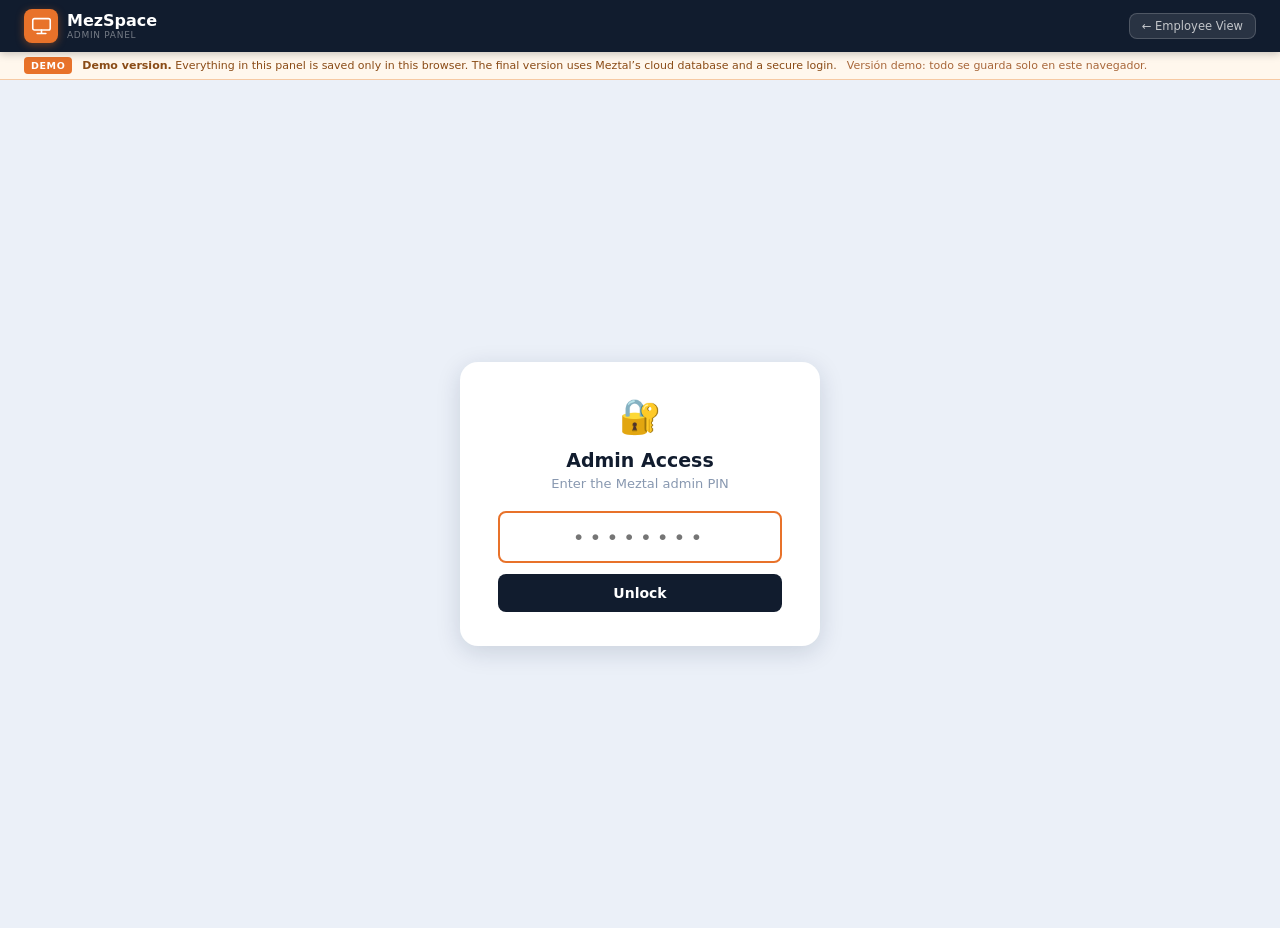
==== commit f866c940: "Demo: authorized emails, companies and logos managed from admin panel - Admin section to add/remove " ====
--- a/admin.html
+++ b/admin.html
@@ -5,6 +5,47 @@
 <meta name="viewport" content="width=device-width,initial-scale=1.0">
 <title>MezSpace — Admin</title>
 <link rel="stylesheet" href="style.css">
+<style>
+.rep-kpis{display:grid;grid-template-columns:repeat(auto-fill,minmax(150px,1fr));gap:10px;margin-bottom:14px}
+.rep-kpi{background:var(--gray-50);border:1px solid var(--gray-200);border-radius:8px;padding:10px 12px}
+.rep-kpi b{display:block;font-size:20px;color:var(--navy);line-height:1.2}
+.rep-kpi span{font-size:10.5px;color:var(--gray-400)}
+.rep-grid{display:grid;grid-template-columns:repeat(auto-fit,minmax(320px,1fr));gap:16px}
+.rep-tbl{width:100%;border-collapse:collapse;font-size:11.5px}
+.rep-tbl th{text-align:left;font-size:10px;text-transform:uppercase;letter-spacing:.4px;color:var(--gray-400);padding:6px 8px;border-bottom:1px solid var(--gray-200)}
+.rep-tbl td{padding:6px 8px;border-bottom:1px solid var(--gray-100)}
+.rep-tbl td.n,.rep-tbl th.n{text-align:right;white-space:nowrap}
+.rep-h{font-size:11px;font-weight:800;color:var(--navy);margin:0 0 6px}
+.demo-note{margin:12px 18px 0;padding:9px 12px;border-radius:8px;background:#FFF7ED;border:1px solid #F6C9A3;color:#8A4B16;font-size:11.5px;line-height:1.55}
+.dir-grid{display:grid;grid-template-columns:repeat(auto-fit,minmax(360px,1fr));gap:22px;padding:14px 18px 18px}
+.dir-help{font-size:11.5px;color:var(--gray-400);margin:0 0 8px}
+.dir-form{display:flex;gap:6px;flex-wrap:wrap;align-items:center}
+.dir-form input[type=color]{width:36px;height:32px;border:1px solid var(--gray-200);border-radius:6px;padding:2px;background:#fff;cursor:pointer}
+.btn-dir{background:var(--navy);color:#fff;border:none;border-radius:6px;padding:7px 12px;font-size:12px;font-weight:700;cursor:pointer;white-space:nowrap}
+.btn-dir:hover{background:var(--navy-mid)}
+.dir-import{margin-top:8px;font-size:11.5px;color:var(--gray-600)}
+.dir-import summary{cursor:pointer;font-weight:600}
+.dir-import textarea{width:100%;margin:6px 0;border:1px solid var(--gray-200);border-radius:6px;padding:8px;font:12px/1.5 var(--font);resize:vertical;box-sizing:border-box}
+.dir-list{max-height:330px;overflow-y:auto;border:1px solid var(--gray-200);border-radius:8px}
+.dir-row{display:flex;align-items:center;gap:10px;padding:7px 10px;border-bottom:1px solid var(--gray-100)}
+.dir-row:last-child{border-bottom:none}
+.dir-main{flex:1;min-width:0}
+.dir-name{font-size:12.5px;font-weight:600;color:var(--gray-800);overflow:hidden;text-overflow:ellipsis;white-space:nowrap}
+.dir-sub{font-size:10.5px;color:var(--gray-400)}
+.dir-dot{width:10px;height:10px;border-radius:50%;flex-shrink:0}
+.dir-logo-empty{width:26px;height:26px;border-radius:50%;border:1.5px dashed;display:flex;align-items:center;justify-content:center;font-size:9px;font-weight:800;flex-shrink:0}
+.dir-btn{background:#fff;border:1px solid var(--gray-200);border-radius:6px;padding:4px 8px;font-size:11px;font-weight:600;color:var(--gray-600);cursor:pointer;white-space:nowrap}
+.dir-btn:hover{border-color:var(--gray-300);background:var(--gray-50)}
+.dir-btn.danger{color:#B91C1C}
+.dir-btn.danger:hover{background:#FEF2F2;border-color:#F1B5B5}
+@media print{
+  body{height:auto!important;overflow:visible!important;display:block!important}
+  .header,.demo-banner,#pinScreen,.tbl-card:not(#reportCard),.stats-row,.toast-zone,.tbl-filters{display:none!important}
+  #adminDash{display:block!important}
+  #reportCard{box-shadow:none;border:none}
+  #reportCard .tbl-toolbar:before{content:"MezSpace - Meztal office usage report";display:block;font-weight:800;margin-bottom:4px}
+}
+</style>
 </head>
 <body>
 <header class="header">
@@ -14,6 +55,11 @@
   </div>
   <a href="https://jaredrojasb.github.io/MezSpace/" class="btn-ghost">← Employee View</a>
 </header>
+<div class="demo-banner">
+  <span class="demo-tag">DEMO</span>
+  <span><b>Demo version.</b> Everything in this panel is saved only in this browser. The final version uses Meztal&rsquo;s cloud database and a secure login.</span>
+  <span class="demo-es">Versión demo: todo se guarda solo en este navegador.</span>
+</div>
 
 <div id="pinScreen">
   <div class="pin-screen">
@@ -45,6 +91,57 @@
         <span id="admDateLbl" style="font-size:12px;color:var(--gray-400)"></span>
       </div>
       <div style="padding:14px 18px;display:grid;grid-template-columns:repeat(auto-fill,minmax(170px,1fr));gap:10px" id="rowOccGrid"></div>
+    </div>
+
+    <!-- Authorized companies, emails & logos -->
+    <div class="tbl-card" id="dirCard" style="margin-bottom:16px">
+      <div class="tbl-toolbar" style="border-bottom:1px solid var(--gray-200)">
+        <span class="tbl-title">Authorized Companies, Emails &amp; Logos</span>
+        <div class="tbl-filters"><span id="dirCount" style="font-size:12px;color:var(--gray-400)"></span><button class="btn-clear" id="btnResetDir">Reset demo list</button></div>
+      </div>
+      <div class="demo-note"><b>Demo:</b> this list is saved only in this browser, so other devices will not see it. In the final version it is stored in Meztal&rsquo;s cloud database and applies to every device.<br><b>Demo:</b> esta lista solo se guarda en este navegador. En la versión final se guarda en la base de datos de Meztal y aplica en todos los dispositivos.</div>
+      <div class="dir-grid">
+        <div class="dir-col">
+          <div class="rep-h">Authorized emails</div>
+          <p class="dir-help">Only these emails can book. The company is assigned automatically from the email.</p>
+          <div class="dir-form">
+            <input class="f-search" id="dirEmail" placeholder="name@company.com" style="flex:1;min-width:160px">
+            <select class="f-date" id="dirEmailCo" style="min-width:150px"></select>
+            <button class="btn-dir" id="btnAddEmail">Add email</button>
+          </div>
+          <details class="dir-import">
+            <summary>Import a list (one per line: email, company)</summary>
+            <textarea id="dirImport" rows="4" placeholder="ana.lopez@atlas.com, Atlas&#10;luis.garcia@kare.com, KARE"></textarea>
+            <button class="btn-dir" id="btnImport">Import</button>
+          </details>
+          <input class="f-search" id="dirEmailSearch" placeholder="Search emails or companies…" style="width:100%;margin:8px 0 6px">
+          <div class="dir-list" id="dirEmailList"></div>
+        </div>
+        <div class="dir-col">
+          <div class="rep-h">Companies &amp; logos</div>
+          <p class="dir-help">The logo replaces the color on desks and the conference room. Use PNG with transparent background or SVG.</p>
+          <div class="dir-form">
+            <input class="f-search" id="dirCoName" placeholder="New company name" style="flex:1;min-width:160px">
+            <input type="color" id="dirCoColor" value="#2C5FD4" title="Backup color (used until a logo is uploaded)">
+            <button class="btn-dir" id="btnAddCo">Add company</button>
+          </div>
+          <div class="dir-list" id="dirCoList" style="margin-top:8px"></div>
+        </div>
+      </div>
+      <input type="file" id="logoFile" accept="image/*" hidden>
+    </div>
+
+    <!-- Monthly report -->
+    <div class="tbl-card" id="reportCard" style="margin-bottom:16px">
+      <div class="tbl-toolbar" style="border-bottom:1px solid var(--gray-200)">
+        <span class="tbl-title">Monthly Usage Report</span>
+        <div class="tbl-filters">
+          <input class="f-date" id="repMonth" type="month">
+          <button class="btn-clear" id="btnRepCsv">Download CSV</button>
+          <button class="btn-clear" id="btnRepPrint">Print / Save PDF</button>
+        </div>
+      </div>
+      <div id="repBody" style="padding:14px 18px"></div>
     </div>
 
     <!-- Desk reservations -->
--- a/style.css
+++ b/style.css
@@ -10,7 +10,7 @@
   --sh-sm:0 1px 4px rgba(12,35,64,.08); --sh:0 2px 10px rgba(12,35,64,.12); --sh-lg:0 6px 24px rgba(12,35,64,.15);
 }
 *,*::before,*::after{box-sizing:border-box;margin:0;padding:0}
-html,body{font-family:var(--font);background:var(--bg);color:var(--gray-800);height:100dvh;overflow:hidden;display:flex;flex-direction:column;}
+html{font-family:var(--font);background:var(--bg);color:var(--gray-800);}body{font-family:var(--font);background:var(--bg);color:var(--gray-800);height:100vh;height:100dvh;overflow:hidden;display:flex;flex-direction:column;margin:0;}
 button,input,select{font-family:var(--font)}
 
 /* HEADER */
@@ -152,9 +152,9 @@
 /* DESK */
 .desk{flex:1;min-width:0;min-height:0;border:1.5px solid var(--gray-300);border-radius:var(--r);background:var(--white);cursor:pointer;display:flex;flex-direction:column;align-items:center;justify-content:center;gap:2px;transition:all .13s ease;position:relative;user-select:none;overflow:hidden}
 .desk:hover:not(.occupied):not(.desk-ne):not(.locked-date){background:var(--gray-100);border-color:var(--gray-400);transform:translateY(-2px);box-shadow:var(--sh)}
-.desk-icon{flex:1;width:100%;display:flex;align-items:center;justify-content:center;padding:7% 9%}
+.desk-icon{flex:1 1 0;min-height:0;overflow:hidden;width:100%;display:flex;align-items:center;justify-content:center;padding:6% 9% 0}
 .desk-icon svg{width:100%;height:100%;max-width:56px;max-height:36px;display:block}
-.desk-id{font-size:clamp(6px,.65vw,8.5px);font-weight:700;color:var(--gray-400);letter-spacing:.2px;padding-bottom:3px;flex-shrink:0;line-height:1}
+.desk-id{font-size:clamp(8px,.7vw,10px);font-weight:700;color:var(--gray-500,#6B7A90);letter-spacing:.2px;padding:1px 0 4px;flex:0 0 auto;line-height:1.1;white-space:nowrap}
 .desk-badge{position:absolute;top:3px;right:4px;width:clamp(15px,1.7vw,21px);height:clamp(15px,1.7vw,21px);border-radius:50%;color:#fff;font-size:clamp(6.5px,.7vw,8.5px);font-weight:800;display:flex;align-items:center;justify-content:center;pointer-events:none;box-shadow:0 1px 4px rgba(0,0,0,.22)}
 .desk.locked-date{opacity:.4;cursor:not-allowed}
 .desk.locked-date:hover{transform:none;box-shadow:none;background:var(--white)}
@@ -171,10 +171,13 @@
   display:flex;flex-direction:column;
   padding:8px 10px 8px 2px;
   gap:6px;
-  overflow:hidden;
+  overflow-y:auto;overflow-x:hidden;scrollbar-width:thin;
 }
 .p-card{background:var(--white);border-radius:var(--r-lg);box-shadow:var(--sh);border:1px solid var(--gray-200);overflow:hidden;flex-shrink:0}
-.p-card.form-card{flex:1;min-height:0;display:flex;flex-direction:column}
+.p-card.form-card{flex:0 0 auto;display:flex;flex-direction:column}
+.p-scroll{flex:0 0 auto}
+.sel-list{max-height:112px;overflow-y:auto;scrollbar-width:thin}
+.p-foot{flex-shrink:0;background:var(--white)}
 .p-head{padding:8px 13px 7px;border-bottom:1px solid var(--gray-200)}
 .p-title{font-size:12.5px;font-weight:800;color:var(--navy)}
 .p-sub{font-size:10.5px;color:var(--gray-400);margin-top:1px}
@@ -416,3 +419,16 @@
 /* ── CEM zone hover cursor ─────────────────────────────── */
 #cemZone{cursor:pointer}
 #cemZone:hover{opacity:1!important;background:var(--gray-100)!important}
+
+/* ── Demo notices & company logos (v8) ── */
+.demo-banner{background:#FFF7ED;border-bottom:1px solid #F6C9A3;color:#8A4B16;font-size:11px;line-height:1.4;padding:5px clamp(12px,2vw,24px);display:flex;align-items:center;gap:10px;flex-wrap:wrap;flex-shrink:0}
+.demo-tag{background:var(--orange);color:#fff;font-weight:800;font-size:9.5px;letter-spacing:.6px;padding:2px 7px;border-radius:4px;flex-shrink:0}
+.demo-es{color:#A8673A}
+.f-hint{font-size:10.5px;margin-top:4px;min-height:0;display:flex;align-items:center;gap:5px;line-height:1.3}
+.f-hint.ok{color:#1E7A46;font-weight:600}
+.f-hint.err{color:#B91C1C}
+.f-label-note{font-weight:500;color:var(--gray-400);text-transform:none;letter-spacing:0}
+.f-select:disabled{background:var(--gray-50);color:var(--gray-800);opacity:1;cursor:not-allowed}
+.demo-form-note{font-size:10px;line-height:1.45;color:#A8673A;background:#FFF7ED;border:1px dashed #F6C9A3;border-radius:6px;padding:6px 8px;margin:-2px 0 10px}
+.desk-badge.desk-logo{background:#fff;border:2px solid;width:clamp(20px,2.3vw,28px);height:clamp(20px,2.3vw,28px);padding:1px;overflow:hidden}
+.desk-badge.desk-logo img{width:100%;height:100%;object-fit:contain;border-radius:50%;display:block}
